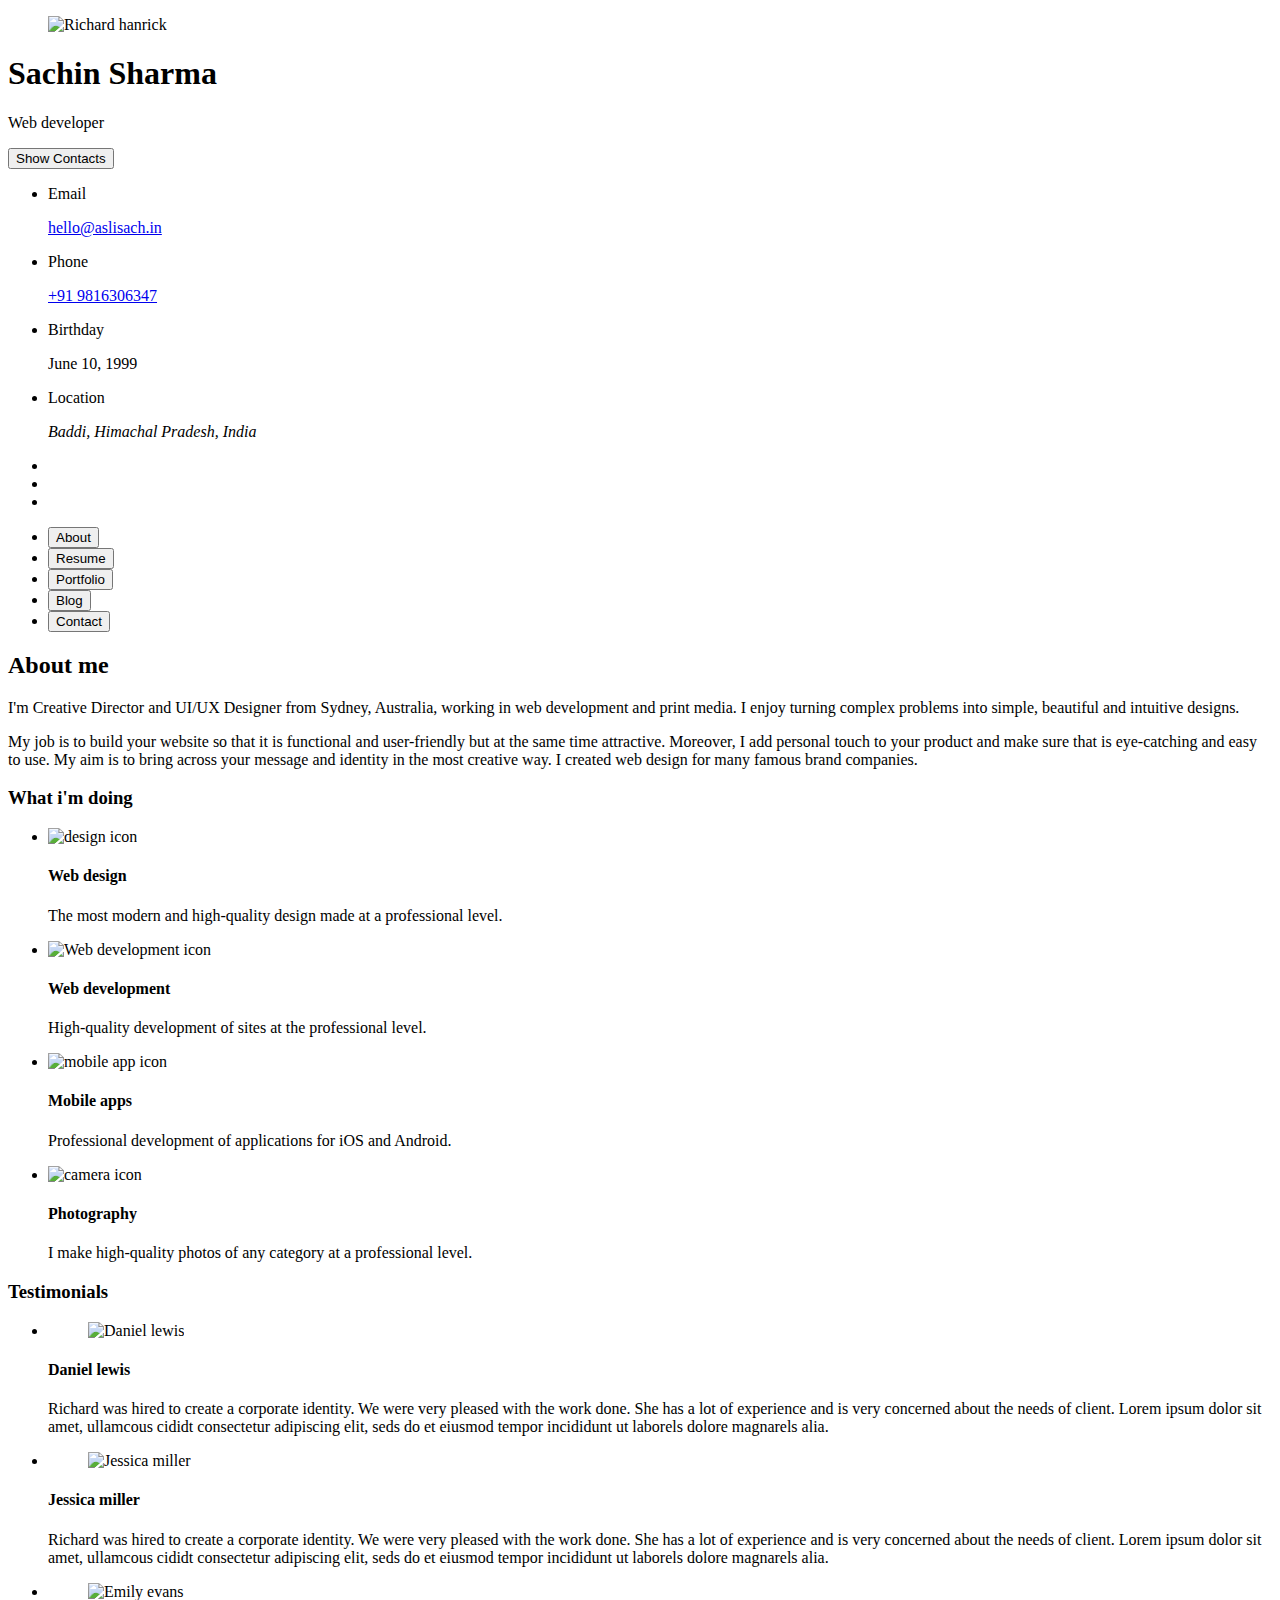
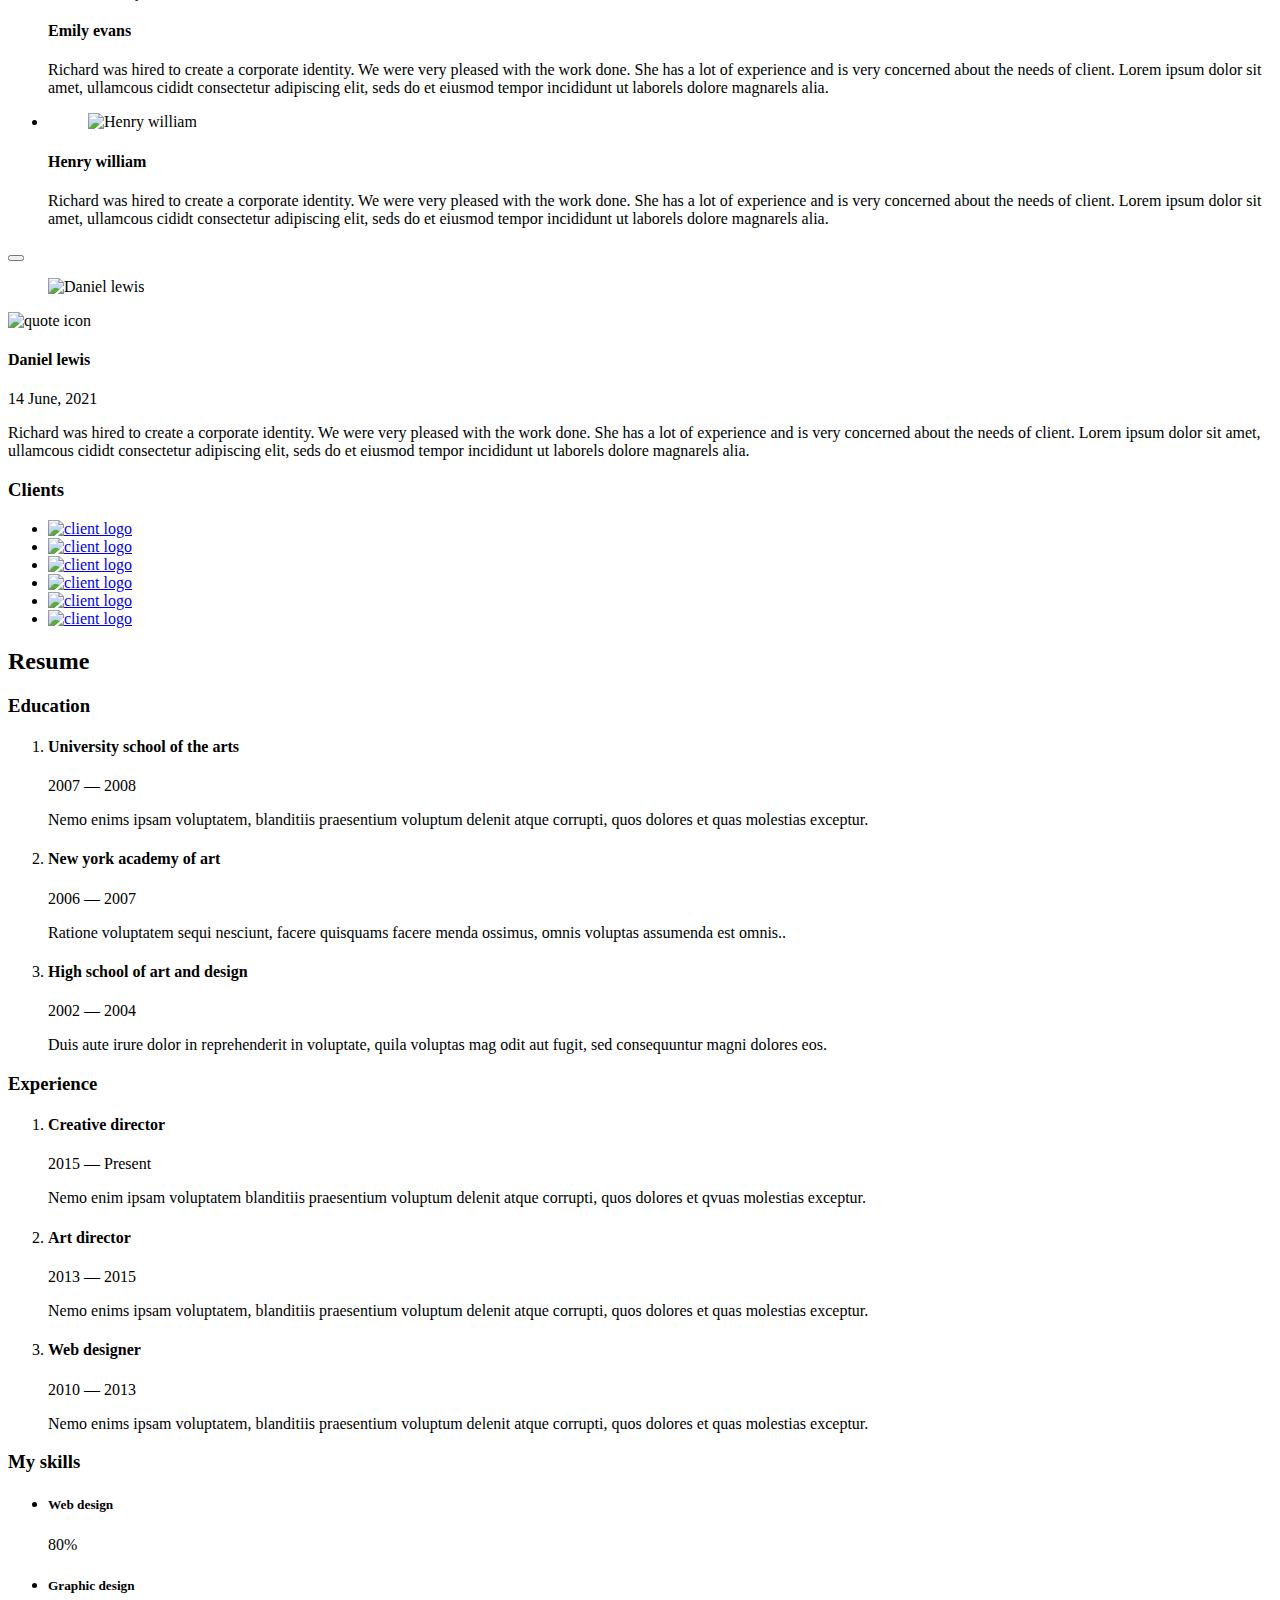
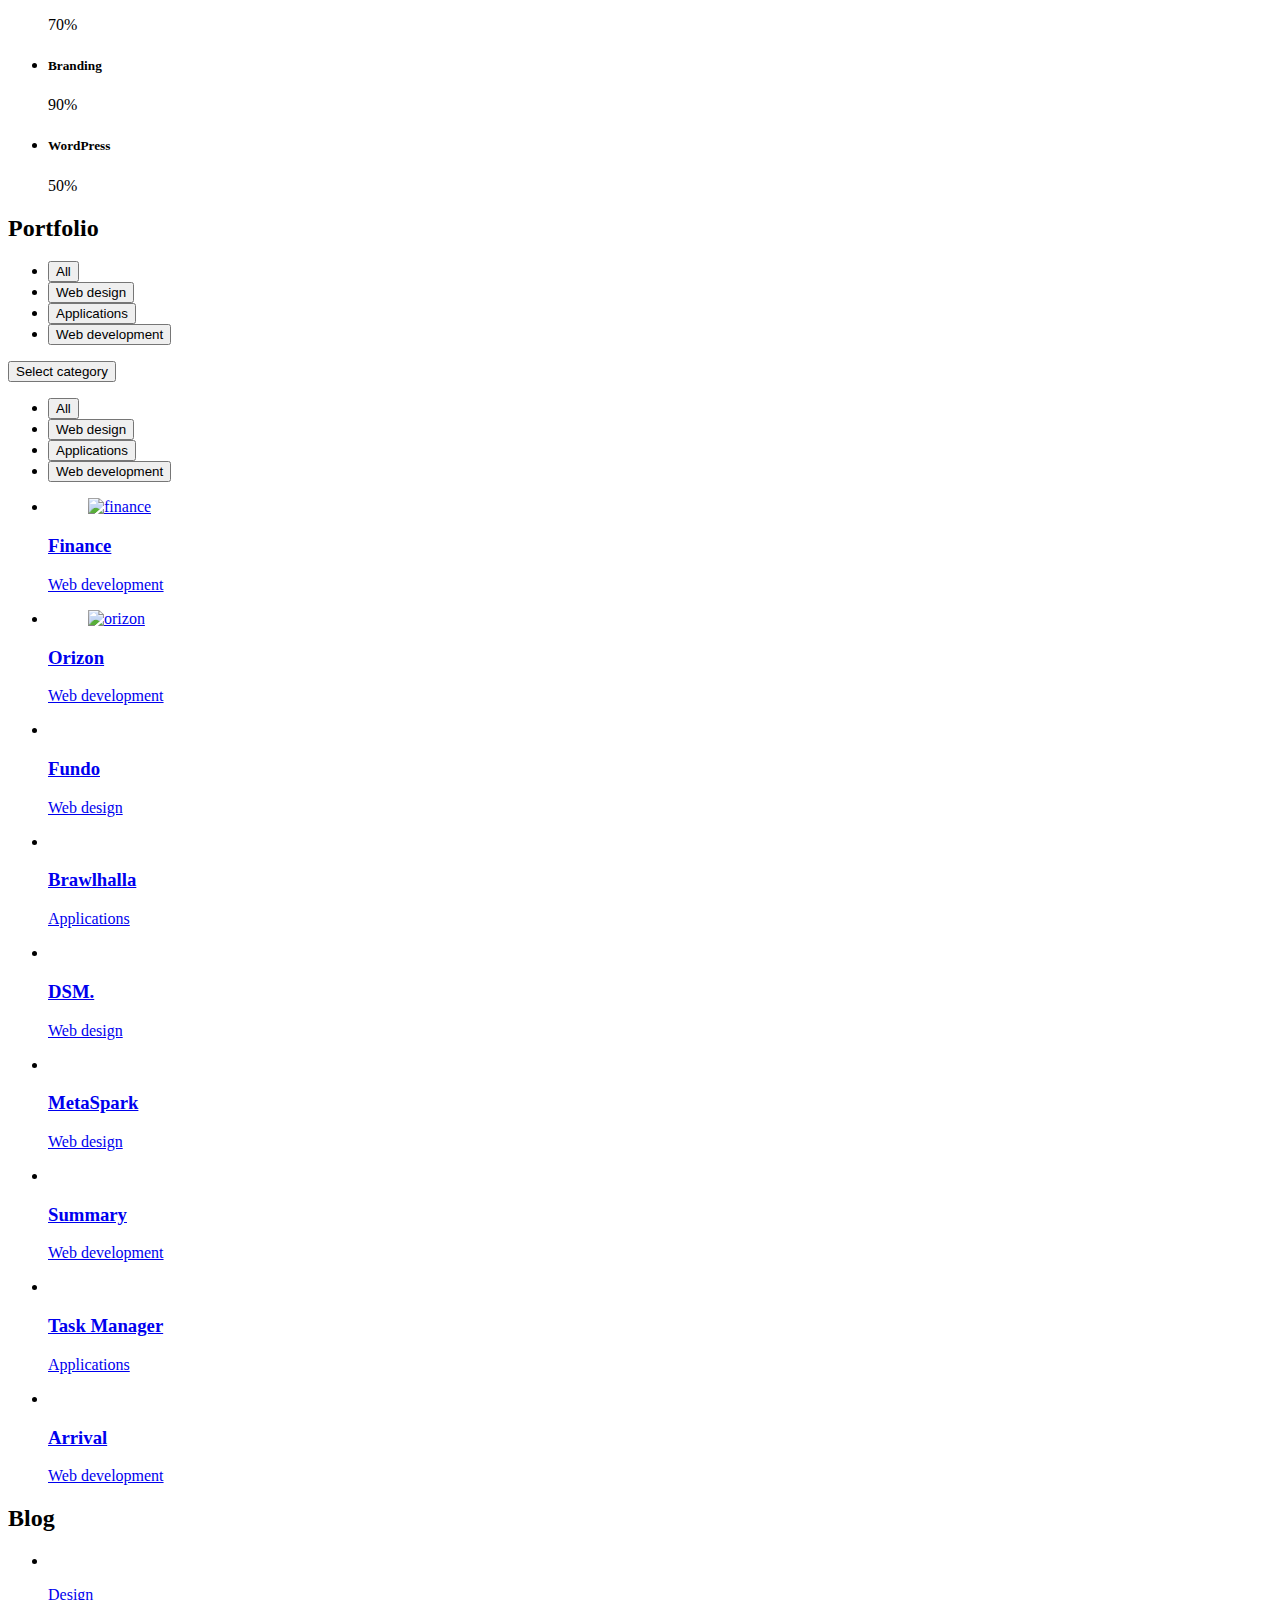
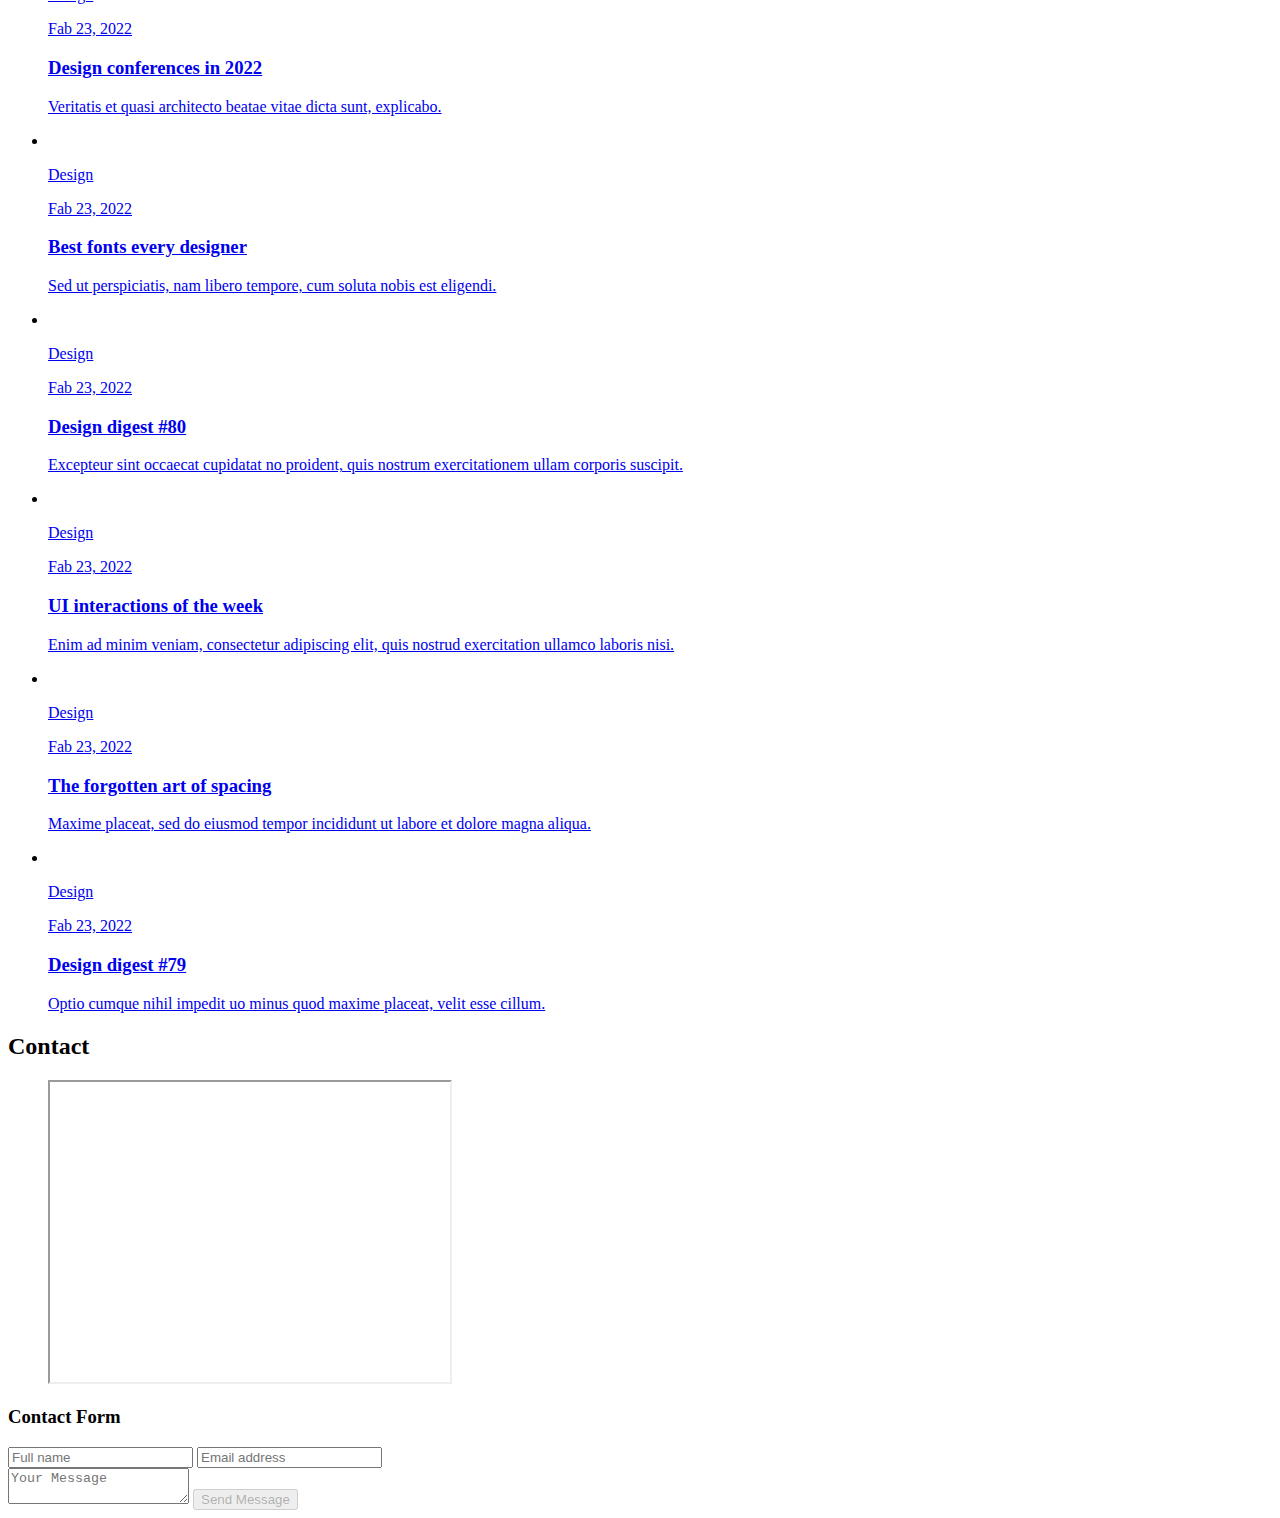
==== index.html @ cd28fc0f "minor changes" ====
<!DOCTYPE html>
<html lang="en">
  <head>
    <meta charset="UTF-8" />
    <meta http-equiv="X-UA-Compatible" content="IE=edge" />
    <meta name="viewport" content="width=device-width, initial-scale=1.0" />
    <title>AsliSachin - Sachin Sharma - Portfolio</title>

    <!--
    - favicon
  -->
    <link
      rel="shortcut icon"
      href="./assets/images/logo.ico"
      type="image/x-icon"
    />

    <!--
    - custom css link
  -->
    <link rel="stylesheet" href="./assets/css/style.css" />

    <!--
    - google font link
  -->
    <link rel="preconnect" href="https://fonts.googleapis.com" />
    <link rel="preconnect" href="https://fonts.gstatic.com" crossorigin />
    <link
      href="https://fonts.googleapis.com/css2?family=Poppins:wght@300;400;500;600&display=swap"
      rel="stylesheet"
    />
  </head>

  <body>
    <!--
    - #MAIN
  -->

    <main>
      <!--
      - #SIDEBAR
    -->

      <aside class="sidebar" data-sidebar>
        <div class="sidebar-info">
          <figure class="avatar-box">
            <img
              src="./assets/images/my-avatar.png"
              alt="Richard hanrick"
              width="80"
            />
          </figure>

          <div class="info-content">
            <h1 class="name" title="Sachin Sharma">Sachin Sharma</h1>

            <p class="title">Web developer</p>
          </div>

          <button class="info_more-btn" data-sidebar-btn>
            <span>Show Contacts</span>

            <ion-icon name="chevron-down"></ion-icon>
          </button>
        </div>

        <div class="sidebar-info_more">
          <div class="separator"></div>

          <ul class="contacts-list">
            <li class="contact-item">
              <div class="icon-box">
                <ion-icon name="mail-outline"></ion-icon>
              </div>

              <div class="contact-info">
                <p class="contact-title">Email</p>

                <a href="mailto:hello@aslisach.in" class="contact-link"
                  >hello@aslisach.in</a
                >
              </div>
            </li>

            <li class="contact-item">
              <div class="icon-box">
                <ion-icon name="phone-portrait-outline"></ion-icon>
              </div>

              <div class="contact-info">
                <p class="contact-title">Phone</p>

                <a href="tel:+919816306347" class="contact-link"
                  >+91 9816306347</a
                >
              </div>
            </li>

            <li class="contact-item">
              <div class="icon-box">
                <ion-icon name="calendar-outline"></ion-icon>
              </div>

              <div class="contact-info">
                <p class="contact-title">Birthday</p>

                <time datetime="1982-06-23">June 10, 1999</time>
              </div>
            </li>

            <li class="contact-item">
              <div class="icon-box">
                <ion-icon name="location-outline"></ion-icon>
              </div>

              <div class="contact-info">
                <p class="contact-title">Location</p>

                <address>Baddi, Himachal Pradesh, India</address>
              </div>
            </li>
          </ul>

          <div class="separator"></div>

          <ul class="social-list">
            <li class="social-item">
              <a href="#" class="social-link">
                <ion-icon name="logo-facebook"></ion-icon>
              </a>
            </li>

            <li class="social-item">
              <a href="#" class="social-link">
                <ion-icon name="logo-twitter"></ion-icon>
              </a>
            </li>

            <li class="social-item">
              <a href="#" class="social-link">
                <ion-icon name="logo-instagram"></ion-icon>
              </a>
            </li>
          </ul>
        </div>
      </aside>

      <!--
      - #main-content
    -->

      <div class="main-content">
        <!--
        - #NAVBAR
      -->

        <nav class="navbar">
          <ul class="navbar-list">
            <li class="navbar-item">
              <button class="navbar-link active" data-nav-link>About</button>
            </li>

            <li class="navbar-item">
              <button class="navbar-link" data-nav-link>Resume</button>
            </li>

            <li class="navbar-item">
              <button class="navbar-link" data-nav-link>Portfolio</button>
            </li>

            <li class="navbar-item">
              <button class="navbar-link" data-nav-link>Blog</button>
            </li>

            <li class="navbar-item">
              <button class="navbar-link" data-nav-link>Contact</button>
            </li>
          </ul>
        </nav>

        <!--
        - #ABOUT
      -->

        <article class="about active" data-page="about">
          <header>
            <h2 class="h2 article-title">About me</h2>
          </header>

          <section class="about-text">
            <p>
              I'm Creative Director and UI/UX Designer from Sydney, Australia,
              working in web development and print media. I enjoy turning
              complex problems into simple, beautiful and intuitive designs.
            </p>

            <p>
              My job is to build your website so that it is functional and
              user-friendly but at the same time attractive. Moreover, I add
              personal touch to your product and make sure that is eye-catching
              and easy to use. My aim is to bring across your message and
              identity in the most creative way. I created web design for many
              famous brand companies.
            </p>
          </section>

          <!--
          - service
        -->

          <section class="service">
            <h3 class="h3 service-title">What i'm doing</h3>

            <ul class="service-list">
              <li class="service-item">
                <div class="service-icon-box">
                  <img
                    src="./assets/images/icon-design.svg
                "
                    alt="design icon"
                    width="40"
                  />
                </div>

                <div class="service-content-box">
                  <h4 class="h4 service-item-title">Web design</h4>

                  <p class="service-item-text">
                    The most modern and high-quality design made at a
                    professional level.
                  </p>
                </div>
              </li>

              <li class="service-item">
                <div class="service-icon-box">
                  <img
                    src="./assets/images/icon-dev.svg"
                    alt="Web development icon"
                    width="40"
                  />
                </div>

                <div class="service-content-box">
                  <h4 class="h4 service-item-title">Web development</h4>

                  <p class="service-item-text">
                    High-quality development of sites at the professional level.
                  </p>
                </div>
              </li>

              <li class="service-item">
                <div class="service-icon-box">
                  <img
                    src="./assets/images/icon-app.svg"
                    alt="mobile app icon"
                    width="40"
                  />
                </div>

                <div class="service-content-box">
                  <h4 class="h4 service-item-title">Mobile apps</h4>

                  <p class="service-item-text">
                    Professional development of applications for iOS and
                    Android.
                  </p>
                </div>
              </li>

              <li class="service-item">
                <div class="service-icon-box">
                  <img
                    src="./assets/images/icon-photo.svg"
                    alt="camera icon"
                    width="40"
                  />
                </div>

                <div class="service-content-box">
                  <h4 class="h4 service-item-title">Photography</h4>

                  <p class="service-item-text">
                    I make high-quality photos of any category at a professional
                    level.
                  </p>
                </div>
              </li>
            </ul>
          </section>

          <!--
          - testimonials
        -->

          <section class="testimonials">
            <h3 class="h3 testimonials-title">Testimonials</h3>

            <ul class="testimonials-list has-scrollbar">
              <li class="testimonials-item">
                <div class="content-card" data-testimonials-item>
                  <figure class="testimonials-avatar-box">
                    <img
                      src="./assets/images/avatar-1.png"
                      alt="Daniel lewis"
                      width="60"
                      data-testimonials-avatar
                    />
                  </figure>

                  <h4
                    class="h4 testimonials-item-title"
                    data-testimonials-title
                  >
                    Daniel lewis
                  </h4>

                  <div class="testimonials-text" data-testimonials-text>
                    <p>
                      Richard was hired to create a corporate identity. We were
                      very pleased with the work done. She has a lot of
                      experience and is very concerned about the needs of
                      client. Lorem ipsum dolor sit amet, ullamcous cididt
                      consectetur adipiscing elit, seds do et eiusmod tempor
                      incididunt ut laborels dolore magnarels alia.
                    </p>
                  </div>
                </div>
              </li>

              <li class="testimonials-item">
                <div class="content-card" data-testimonials-item>
                  <figure class="testimonials-avatar-box">
                    <img
                      src="./assets/images/avatar-2.png"
                      alt="Jessica miller"
                      width="60"
                      data-testimonials-avatar
                    />
                  </figure>

                  <h4
                    class="h4 testimonials-item-title"
                    data-testimonials-title
                  >
                    Jessica miller
                  </h4>

                  <div class="testimonials-text" data-testimonials-text>
                    <p>
                      Richard was hired to create a corporate identity. We were
                      very pleased with the work done. She has a lot of
                      experience and is very concerned about the needs of
                      client. Lorem ipsum dolor sit amet, ullamcous cididt
                      consectetur adipiscing elit, seds do et eiusmod tempor
                      incididunt ut laborels dolore magnarels alia.
                    </p>
                  </div>
                </div>
              </li>

              <li class="testimonials-item">
                <div class="content-card" data-testimonials-item>
                  <figure class="testimonials-avatar-box">
                    <img
                      src="./assets/images/avatar-3.png"
                      alt="Emily evans"
                      width="60"
                      data-testimonials-avatar
                    />
                  </figure>

                  <h4
                    class="h4 testimonials-item-title"
                    data-testimonials-title
                  >
                    Emily evans
                  </h4>

                  <div class="testimonials-text" data-testimonials-text>
                    <p>
                      Richard was hired to create a corporate identity. We were
                      very pleased with the work done. She has a lot of
                      experience and is very concerned about the needs of
                      client. Lorem ipsum dolor sit amet, ullamcous cididt
                      consectetur adipiscing elit, seds do et eiusmod tempor
                      incididunt ut laborels dolore magnarels alia.
                    </p>
                  </div>
                </div>
              </li>

              <li class="testimonials-item">
                <div class="content-card" data-testimonials-item>
                  <figure class="testimonials-avatar-box">
                    <img
                      src="./assets/images/avatar-4.png"
                      alt="Henry william"
                      width="60"
                      data-testimonials-avatar
                    />
                  </figure>

                  <h4
                    class="h4 testimonials-item-title"
                    data-testimonials-title
                  >
                    Henry william
                  </h4>

                  <div class="testimonials-text" data-testimonials-text>
                    <p>
                      Richard was hired to create a corporate identity. We were
                      very pleased with the work done. She has a lot of
                      experience and is very concerned about the needs of
                      client. Lorem ipsum dolor sit amet, ullamcous cididt
                      consectetur adipiscing elit, seds do et eiusmod tempor
                      incididunt ut laborels dolore magnarels alia.
                    </p>
                  </div>
                </div>
              </li>
            </ul>
          </section>

          <!--
          - testimonials modal
        -->

          <div class="modal-container" data-modal-container>
            <div class="overlay" data-overlay></div>

            <section class="testimonials-modal">
              <button class="modal-close-btn" data-modal-close-btn>
                <ion-icon name="close-outline"></ion-icon>
              </button>

              <div class="modal-img-wrapper">
                <figure class="modal-avatar-box">
                  <img
                    src="./assets/images/avatar-1.png"
                    alt="Daniel lewis"
                    width="80"
                    data-modal-img
                  />
                </figure>

                <img src="./assets/images/icon-quote.svg" alt="quote icon" />
              </div>

              <div class="modal-content">
                <h4 class="h3 modal-title" data-modal-title>Daniel lewis</h4>

                <time datetime="2021-06-14">14 June, 2021</time>

                <div data-modal-text>
                  <p>
                    Richard was hired to create a corporate identity. We were
                    very pleased with the work done. She has a lot of experience
                    and is very concerned about the needs of client. Lorem ipsum
                    dolor sit amet, ullamcous cididt consectetur adipiscing
                    elit, seds do et eiusmod tempor incididunt ut laborels
                    dolore magnarels alia.
                  </p>
                </div>
              </div>
            </section>
          </div>

          <!--
          - clients
        -->

          <section class="clients">
            <h3 class="h3 clients-title">Clients</h3>

            <ul class="clients-list has-scrollbar">
              <li class="clients-item">
                <a href="#">
                  <img
                    src="./assets/images/logo-1-color.png"
                    alt="client logo"
                  />
                </a>
              </li>

              <li class="clients-item">
                <a href="#">
                  <img
                    src="./assets/images/logo-2-color.png"
                    alt="client logo"
                  />
                </a>
              </li>

              <li class="clients-item">
                <a href="#">
                  <img
                    src="./assets/images/logo-3-color.png"
                    alt="client logo"
                  />
                </a>
              </li>

              <li class="clients-item">
                <a href="#">
                  <img
                    src="./assets/images/logo-4-color.png"
                    alt="client logo"
                  />
                </a>
              </li>

              <li class="clients-item">
                <a href="#">
                  <img
                    src="./assets/images/logo-5-color.png"
                    alt="client logo"
                  />
                </a>
              </li>

              <li class="clients-item">
                <a href="#">
                  <img
                    src="./assets/images/logo-6-color.png"
                    alt="client logo"
                  />
                </a>
              </li>
            </ul>
          </section>
        </article>

        <!--
        - #RESUME
      -->

        <article class="resume" data-page="resume">
          <header>
            <h2 class="h2 article-title">Resume</h2>
          </header>

          <section class="timeline">
            <div class="title-wrapper">
              <div class="icon-box">
                <ion-icon name="book-outline"></ion-icon>
              </div>

              <h3 class="h3">Education</h3>
            </div>

            <ol class="timeline-list">
              <li class="timeline-item">
                <h4 class="h4 timeline-item-title">
                  University school of the arts
                </h4>

                <span>2007 — 2008</span>

                <p class="timeline-text">
                  Nemo enims ipsam voluptatem, blanditiis praesentium voluptum
                  delenit atque corrupti, quos dolores et quas molestias
                  exceptur.
                </p>
              </li>

              <li class="timeline-item">
                <h4 class="h4 timeline-item-title">New york academy of art</h4>

                <span>2006 — 2007</span>

                <p class="timeline-text">
                  Ratione voluptatem sequi nesciunt, facere quisquams facere
                  menda ossimus, omnis voluptas assumenda est omnis..
                </p>
              </li>

              <li class="timeline-item">
                <h4 class="h4 timeline-item-title">
                  High school of art and design
                </h4>

                <span>2002 — 2004</span>

                <p class="timeline-text">
                  Duis aute irure dolor in reprehenderit in voluptate, quila
                  voluptas mag odit aut fugit, sed consequuntur magni dolores
                  eos.
                </p>
              </li>
            </ol>
          </section>

          <section class="timeline">
            <div class="title-wrapper">
              <div class="icon-box">
                <ion-icon name="book-outline"></ion-icon>
              </div>

              <h3 class="h3">Experience</h3>
            </div>

            <ol class="timeline-list">
              <li class="timeline-item">
                <h4 class="h4 timeline-item-title">Creative director</h4>

                <span>2015 — Present</span>

                <p class="timeline-text">
                  Nemo enim ipsam voluptatem blanditiis praesentium voluptum
                  delenit atque corrupti, quos dolores et qvuas molestias
                  exceptur.
                </p>
              </li>

              <li class="timeline-item">
                <h4 class="h4 timeline-item-title">Art director</h4>

                <span>2013 — 2015</span>

                <p class="timeline-text">
                  Nemo enims ipsam voluptatem, blanditiis praesentium voluptum
                  delenit atque corrupti, quos dolores et quas molestias
                  exceptur.
                </p>
              </li>

              <li class="timeline-item">
                <h4 class="h4 timeline-item-title">Web designer</h4>

                <span>2010 — 2013</span>

                <p class="timeline-text">
                  Nemo enims ipsam voluptatem, blanditiis praesentium voluptum
                  delenit atque corrupti, quos dolores et quas molestias
                  exceptur.
                </p>
              </li>
            </ol>
          </section>

          <section class="skill">
            <h3 class="h3 skills-title">My skills</h3>

            <ul class="skills-list content-card">
              <li class="skills-item">
                <div class="title-wrapper">
                  <h5 class="h5">Web design</h5>
                  <data value="80">80%</data>
                </div>

                <div class="skill-progress-bg">
                  <div class="skill-progress-fill" style="width: 80%"></div>
                </div>
              </li>

              <li class="skills-item">
                <div class="title-wrapper">
                  <h5 class="h5">Graphic design</h5>
                  <data value="70">70%</data>
                </div>

                <div class="skill-progress-bg">
                  <div class="skill-progress-fill" style="width: 70%"></div>
                </div>
              </li>

              <li class="skills-item">
                <div class="title-wrapper">
                  <h5 class="h5">Branding</h5>
                  <data value="90">90%</data>
                </div>

                <div class="skill-progress-bg">
                  <div class="skill-progress-fill" style="width: 90%"></div>
                </div>
              </li>

              <li class="skills-item">
                <div class="title-wrapper">
                  <h5 class="h5">WordPress</h5>
                  <data value="50">50%</data>
                </div>

                <div class="skill-progress-bg">
                  <div class="skill-progress-fill" style="width: 50%"></div>
                </div>
              </li>
            </ul>
          </section>
        </article>

        <!--
        - #PORTFOLIO
      -->

        <article class="portfolio" data-page="portfolio">
          <header>
            <h2 class="h2 article-title">Portfolio</h2>
          </header>

          <section class="projects">
            <ul class="filter-list">
              <li class="filter-item">
                <button class="active" data-filter-btn>All</button>
              </li>

              <li class="filter-item">
                <button data-filter-btn>Web design</button>
              </li>

              <li class="filter-item">
                <button data-filter-btn>Applications</button>
              </li>

              <li class="filter-item">
                <button data-filter-btn>Web development</button>
              </li>
            </ul>

            <div class="filter-select-box">
              <button class="filter-select" data-select>
                <div class="select-value" data-selecct-value>
                  Select category
                </div>

                <div class="select-icon">
                  <ion-icon name="chevron-down"></ion-icon>
                </div>
              </button>

              <ul class="select-list">
                <li class="select-item">
                  <button data-select-item>All</button>
                </li>

                <li class="select-item">
                  <button data-select-item>Web design</button>
                </li>

                <li class="select-item">
                  <button data-select-item>Applications</button>
                </li>

                <li class="select-item">
                  <button data-select-item>Web development</button>
                </li>
              </ul>
            </div>

            <ul class="project-list">
              <li
                class="project-item active"
                data-filter-item
                data-category="web development"
              >
                <a href="#">
                  <figure class="project-img">
                    <div class="project-item-icon-box">
                      <ion-icon name="eye-outline"></ion-icon>
                    </div>

                    <img
                      src="./assets/images/project-1.jpg"
                      alt="finance"
                      loading="lazy"
                    />
                  </figure>

                  <h3 class="project-title">Finance</h3>

                  <p class="project-category">Web development</p>
                </a>
              </li>

              <li
                class="project-item active"
                data-filter-item
                data-category="web development"
              >
                <a href="#">
                  <figure class="project-img">
                    <div class="project-item-icon-box">
                      <ion-icon name="eye-outline"></ion-icon>
                    </div>

                    <img
                      src="./assets/images/project-2.png"
                      alt="orizon"
                      loading="lazy"
                    />
                  </figure>

                  <h3 class="project-title">Orizon</h3>

                  <p class="project-category">Web development</p>
                </a>
              </li>

              <li
                class="project-item active"
                data-filter-item
                data-category="web design"
              >
                <a href="#">
                  <figure class="project-img">
                    <div class="project-item-icon-box">
                      <ion-icon name="eye-outline"></ion-icon>
                    </div>

                    <img
                      src="./assets/images/project-3.jpg"
                      alt="fundo"
                      loading="lazy"
                    />
                  </figure>

                  <h3 class="project-title">Fundo</h3>

                  <p class="project-category">Web design</p>
                </a>
              </li>

              <li
                class="project-item active"
                data-filter-item
                data-category="applications"
              >
                <a href="#">
                  <figure class="project-img">
                    <div class="project-item-icon-box">
                      <ion-icon name="eye-outline"></ion-icon>
                    </div>

                    <img
                      src="./assets/images/project-4.png"
                      alt="brawlhalla"
                      loading="lazy"
                    />
                  </figure>

                  <h3 class="project-title">Brawlhalla</h3>

                  <p class="project-category">Applications</p>
                </a>
              </li>

              <li
                class="project-item active"
                data-filter-item
                data-category="web design"
              >
                <a href="#">
                  <figure class="project-img">
                    <div class="project-item-icon-box">
                      <ion-icon name="eye-outline"></ion-icon>
                    </div>

                    <img
                      src="./assets/images/project-5.png"
                      alt="dsm."
                      loading="lazy"
                    />
                  </figure>

                  <h3 class="project-title">DSM.</h3>

                  <p class="project-category">Web design</p>
                </a>
              </li>

              <li
                class="project-item active"
                data-filter-item
                data-category="web design"
              >
                <a href="#">
                  <figure class="project-img">
                    <div class="project-item-icon-box">
                      <ion-icon name="eye-outline"></ion-icon>
                    </div>

                    <img
                      src="./assets/images/project-6.png"
                      alt="metaspark"
                      loading="lazy"
                    />
                  </figure>

                  <h3 class="project-title">MetaSpark</h3>

                  <p class="project-category">Web design</p>
                </a>
              </li>

              <li
                class="project-item active"
                data-filter-item
                data-category="web development"
              >
                <a href="#">
                  <figure class="project-img">
                    <div class="project-item-icon-box">
                      <ion-icon name="eye-outline"></ion-icon>
                    </div>

                    <img
                      src="./assets/images/project-7.png"
                      alt="summary"
                      loading="lazy"
                    />
                  </figure>

                  <h3 class="project-title">Summary</h3>

                  <p class="project-category">Web development</p>
                </a>
              </li>

              <li
                class="project-item active"
                data-filter-item
                data-category="applications"
              >
                <a href="#">
                  <figure class="project-img">
                    <div class="project-item-icon-box">
                      <ion-icon name="eye-outline"></ion-icon>
                    </div>

                    <img
                      src="./assets/images/project-8.jpg"
                      alt="task manager"
                      loading="lazy"
                    />
                  </figure>

                  <h3 class="project-title">Task Manager</h3>

                  <p class="project-category">Applications</p>
                </a>
              </li>

              <li
                class="project-item active"
                data-filter-item
                data-category="web development"
              >
                <a href="#">
                  <figure class="project-img">
                    <div class="project-item-icon-box">
                      <ion-icon name="eye-outline"></ion-icon>
                    </div>

                    <img
                      src="./assets/images/project-9.png"
                      alt="arrival"
                      loading="lazy"
                    />
                  </figure>

                  <h3 class="project-title">Arrival</h3>

                  <p class="project-category">Web development</p>
                </a>
              </li>
            </ul>
          </section>
        </article>

        <!--
        - #BLOG
      -->

        <article class="blog" data-page="blog">
          <header>
            <h2 class="h2 article-title">Blog</h2>
          </header>

          <section class="blog-posts">
            <ul class="blog-posts-list">
              <li class="blog-post-item">
                <a href="#">
                  <figure class="blog-banner-box">
                    <img
                      src="./assets/images/blog-1.jpg"
                      alt="Design conferences in 2022"
                      loading="lazy"
                    />
                  </figure>

                  <div class="blog-content">
                    <div class="blog-meta">
                      <p class="blog-category">Design</p>

                      <span class="dot"></span>

                      <time datetime="2022-02-23">Fab 23, 2022</time>
                    </div>

                    <h3 class="h3 blog-item-title">
                      Design conferences in 2022
                    </h3>

                    <p class="blog-text">
                      Veritatis et quasi architecto beatae vitae dicta sunt,
                      explicabo.
                    </p>
                  </div>
                </a>
              </li>

              <li class="blog-post-item">
                <a href="#">
                  <figure class="blog-banner-box">
                    <img
                      src="./assets/images/blog-2.jpg"
                      alt="Best fonts every designer"
                      loading="lazy"
                    />
                  </figure>

                  <div class="blog-content">
                    <div class="blog-meta">
                      <p class="blog-category">Design</p>

                      <span class="dot"></span>

                      <time datetime="2022-02-23">Fab 23, 2022</time>
                    </div>

                    <h3 class="h3 blog-item-title">
                      Best fonts every designer
                    </h3>

                    <p class="blog-text">
                      Sed ut perspiciatis, nam libero tempore, cum soluta nobis
                      est eligendi.
                    </p>
                  </div>
                </a>
              </li>

              <li class="blog-post-item">
                <a href="#">
                  <figure class="blog-banner-box">
                    <img
                      src="./assets/images/blog-3.jpg"
                      alt="Design digest #80"
                      loading="lazy"
                    />
                  </figure>

                  <div class="blog-content">
                    <div class="blog-meta">
                      <p class="blog-category">Design</p>

                      <span class="dot"></span>

                      <time datetime="2022-02-23">Fab 23, 2022</time>
                    </div>

                    <h3 class="h3 blog-item-title">Design digest #80</h3>

                    <p class="blog-text">
                      Excepteur sint occaecat cupidatat no proident, quis
                      nostrum exercitationem ullam corporis suscipit.
                    </p>
                  </div>
                </a>
              </li>

              <li class="blog-post-item">
                <a href="#">
                  <figure class="blog-banner-box">
                    <img
                      src="./assets/images/blog-4.jpg"
                      alt="UI interactions of the week"
                      loading="lazy"
                    />
                  </figure>

                  <div class="blog-content">
                    <div class="blog-meta">
                      <p class="blog-category">Design</p>

                      <span class="dot"></span>

                      <time datetime="2022-02-23">Fab 23, 2022</time>
                    </div>

                    <h3 class="h3 blog-item-title">
                      UI interactions of the week
                    </h3>

                    <p class="blog-text">
                      Enim ad minim veniam, consectetur adipiscing elit, quis
                      nostrud exercitation ullamco laboris nisi.
                    </p>
                  </div>
                </a>
              </li>

              <li class="blog-post-item">
                <a href="#">
                  <figure class="blog-banner-box">
                    <img
                      src="./assets/images/blog-5.jpg"
                      alt="The forgotten art of spacing"
                      loading="lazy"
                    />
                  </figure>

                  <div class="blog-content">
                    <div class="blog-meta">
                      <p class="blog-category">Design</p>

                      <span class="dot"></span>

                      <time datetime="2022-02-23">Fab 23, 2022</time>
                    </div>

                    <h3 class="h3 blog-item-title">
                      The forgotten art of spacing
                    </h3>

                    <p class="blog-text">
                      Maxime placeat, sed do eiusmod tempor incididunt ut labore
                      et dolore magna aliqua.
                    </p>
                  </div>
                </a>
              </li>

              <li class="blog-post-item">
                <a href="#">
                  <figure class="blog-banner-box">
                    <img
                      src="./assets/images/blog-6.jpg"
                      alt="Design digest #79"
                      loading="lazy"
                    />
                  </figure>

                  <div class="blog-content">
                    <div class="blog-meta">
                      <p class="blog-category">Design</p>

                      <span class="dot"></span>

                      <time datetime="2022-02-23">Fab 23, 2022</time>
                    </div>

                    <h3 class="h3 blog-item-title">Design digest #79</h3>

                    <p class="blog-text">
                      Optio cumque nihil impedit uo minus quod maxime placeat,
                      velit esse cillum.
                    </p>
                  </div>
                </a>
              </li>
            </ul>
          </section>
        </article>

        <!--
        - #CONTACT
      -->

        <article class="contact" data-page="contact">
          <header>
            <h2 class="h2 article-title">Contact</h2>
          </header>

          <section class="mapbox" data-mapbox>
            <figure>
              <iframe
                src="https://www.google.com/maps/embed?pb=!1m18!1m12!1m3!1d199666.5651251294!2d-121.58334177520186!3d38.56165006739519!2m3!1f0!2f0!3f0!3m2!1i1024!2i768!4f13.1!3m3!1m2!1s0x809ac672b28397f9%3A0x921f6aaa74197fdb!2sSacramento%2C%20CA%2C%20USA!5e0!3m2!1sen!2sbd!4v1647608789441!5m2!1sen!2sbd"
                width="400"
                height="300"
                loading="lazy"
              ></iframe>
            </figure>
          </section>

          <section class="contact-form">
            <h3 class="h3 form-title">Contact Form</h3>

            <form action="#" class="form" data-form>
              <div class="input-wrapper">
                <input
                  type="text"
                  name="fullname"
                  class="form-input"
                  placeholder="Full name"
                  required
                  data-form-input
                />

                <input
                  type="email"
                  name="email"
                  class="form-input"
                  placeholder="Email address"
                  required
                  data-form-input
                />
              </div>

              <textarea
                name="message"
                class="form-input"
                placeholder="Your Message"
                required
                data-form-input
              ></textarea>

              <button class="form-btn" type="submit" disabled data-form-btn>
                <ion-icon name="paper-plane"></ion-icon>
                <span>Send Message</span>
              </button>
            </form>
          </section>
        </article>
      </div>
    </main>

    <!--
    - custom js link
  -->
    <script src="./assets/js/script.js"></script>

    <!--
    - ionicon link
  -->
    <script
      type="module"
      src="https://unpkg.com/ionicons@5.5.2/dist/ionicons/ionicons.esm.js"
    ></script>
    <script
      nomodule
      src="https://unpkg.com/ionicons@5.5.2/dist/ionicons/ionicons.js"
    ></script>
  </body>
</html>
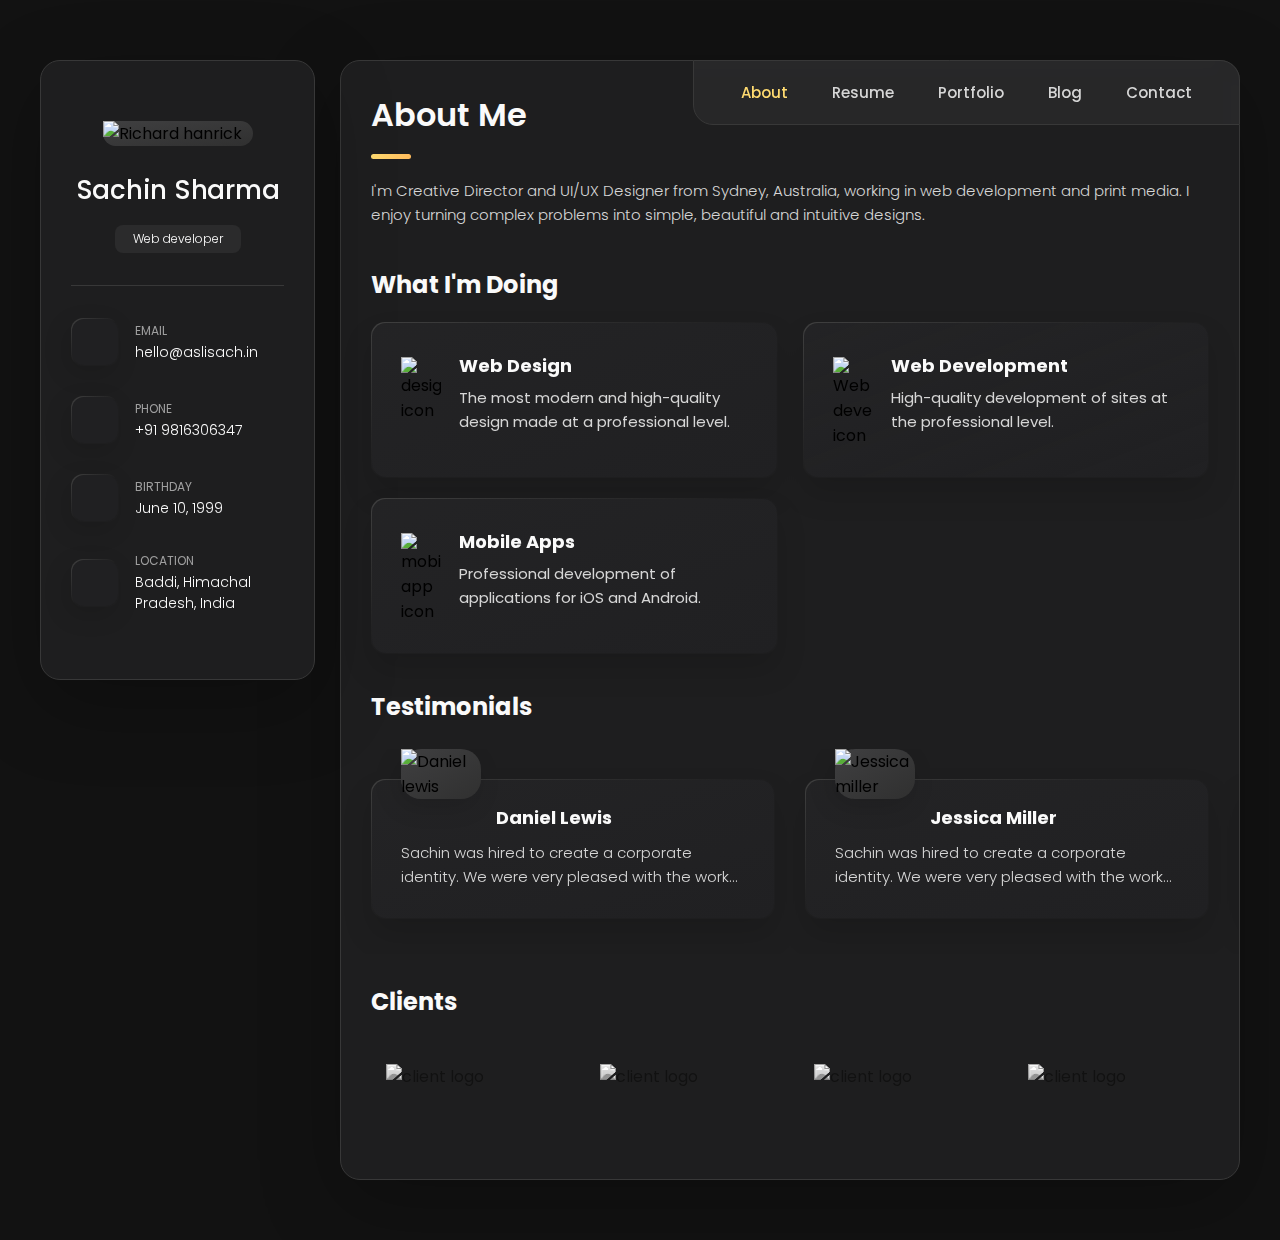
==== commit b6793bd6: "minor changes" ====
--- a/index.html
+++ b/index.html
@@ -194,14 +194,14 @@
               complex problems into simple, beautiful and intuitive designs.
             </p>
 
-            <p>
+            <!-- <p>
               My job is to build your website so that it is functional and
               user-friendly but at the same time attractive. Moreover, I add
               personal touch to your product and make sure that is eye-catching
               and easy to use. My aim is to bring across your message and
               identity in the most creative way. I created web design for many
               famous brand companies.
-            </p>
+            </p> -->
           </section>
 
           <!--
@@ -269,7 +269,7 @@
                 </div>
               </li>
 
-              <li class="service-item">
+              <!-- <li class="service-item">
                 <div class="service-icon-box">
                   <img
                     src="./assets/images/icon-photo.svg"
@@ -286,7 +286,7 @@
                     level.
                   </p>
                 </div>
-              </li>
+              </li> -->
             </ul>
           </section>
 
@@ -318,7 +318,7 @@
 
                   <div class="testimonials-text" data-testimonials-text>
                     <p>
-                      Richard was hired to create a corporate identity. We were
+                      Sachin was hired to create a corporate identity. We were
                       very pleased with the work done. She has a lot of
                       experience and is very concerned about the needs of
                       client. Lorem ipsum dolor sit amet, ullamcous cididt
@@ -349,7 +349,7 @@
 
                   <div class="testimonials-text" data-testimonials-text>
                     <p>
-                      Richard was hired to create a corporate identity. We were
+                      Sachin was hired to create a corporate identity. We were
                       very pleased with the work done. She has a lot of
                       experience and is very concerned about the needs of
                       client. Lorem ipsum dolor sit amet, ullamcous cididt
@@ -380,7 +380,7 @@
 
                   <div class="testimonials-text" data-testimonials-text>
                     <p>
-                      Richard was hired to create a corporate identity. We were
+                      Sachin was hired to create a corporate identity. We were
                       very pleased with the work done. She has a lot of
                       experience and is very concerned about the needs of
                       client. Lorem ipsum dolor sit amet, ullamcous cididt
@@ -411,7 +411,7 @@
 
                   <div class="testimonials-text" data-testimonials-text>
                     <p>
-                      Richard was hired to create a corporate identity. We were
+                      Sachin was hired to create a corporate identity. We were
                       very pleased with the work done. She has a lot of
                       experience and is very concerned about the needs of
                       client. Lorem ipsum dolor sit amet, ullamcous cididt
@@ -456,7 +456,7 @@
 
                 <div data-modal-text>
                   <p>
-                    Richard was hired to create a corporate identity. We were
+                    Sachin was hired to create a corporate identity. We were
                     very pleased with the work done. She has a lot of experience
                     and is very concerned about the needs of client. Lorem ipsum
                     dolor sit amet, ullamcous cididt consectetur adipiscing
@@ -553,11 +553,9 @@
 
             <ol class="timeline-list">
               <li class="timeline-item">
-                <h4 class="h4 timeline-item-title">
-                  University school of the arts
-                </h4>
-
-                <span>2007 — 2008</span>
+                <h4 class="h4 timeline-item-title">PG College Nalagarh</h4>
+
+                <span>2016 — 2019</span>
 
                 <p class="timeline-text">
                   Nemo enims ipsam voluptatem, blanditiis praesentium voluptum
@@ -566,7 +564,7 @@
                 </p>
               </li>
 
-              <li class="timeline-item">
+              <!-- <li class="timeline-item">
                 <h4 class="h4 timeline-item-title">New york academy of art</h4>
 
                 <span>2006 — 2007</span>
@@ -575,14 +573,14 @@
                   Ratione voluptatem sequi nesciunt, facere quisquams facere
                   menda ossimus, omnis voluptas assumenda est omnis..
                 </p>
-              </li>
+              </li> -->
 
               <li class="timeline-item">
                 <h4 class="h4 timeline-item-title">
                   High school of art and design
                 </h4>
 
-                <span>2002 — 2004</span>
+                <span>2014 — 2016</span>
 
                 <p class="timeline-text">
                   Duis aute irure dolor in reprehenderit in voluptate, quila
--- a/assets/css/style.css
+++ b/assets/css/style.css
@@ -0,0 +1,2028 @@
+/*-----------------------------------*\
+  #style.css
+\*-----------------------------------*/
+
+/**
+ * copyright 2022 @aslisachin
+ */
+
+/*-----------------------------------*\
+  #CUSTOM PROPERTY
+\*-----------------------------------*/
+
+:root {
+  /**
+   * colors
+   */
+
+  /* gradient */
+
+  --bg-gradient-onyx: linear-gradient(
+    to bottom right,
+    hsl(240, 1%, 25%) 3%,
+    hsl(0, 0%, 19%) 97%
+  );
+  --bg-gradient-jet: linear-gradient(
+      to bottom right,
+      hsla(240, 1%, 18%, 0.251) 0%,
+      hsla(240, 2%, 11%, 0) 100%
+    ),
+    hsl(240, 2%, 13%);
+  --bg-gradient-yellow-1: linear-gradient(
+    to bottom right,
+    hsl(45, 100%, 71%) 0%,
+    hsla(36, 100%, 69%, 0) 50%
+  );
+  --bg-gradient-yellow-2: linear-gradient(
+      135deg,
+      hsla(45, 100%, 71%, 0.251) 0%,
+      hsla(35, 100%, 68%, 0) 59.86%
+    ),
+    hsl(240, 2%, 13%);
+  --border-gradient-onyx: linear-gradient(
+    to bottom right,
+    hsl(0, 0%, 25%) 0%,
+    hsla(0, 0%, 25%, 0) 50%
+  );
+  --text-gradient-yellow: linear-gradient(
+    to right,
+    hsl(45, 100%, 72%),
+    hsl(35, 100%, 68%)
+  );
+
+  /* solid */
+
+  --jet: hsl(0, 0%, 22%);
+  --onyx: hsl(240, 1%, 17%);
+  --eerie-black-1: hsl(240, 2%, 13%);
+  --eerie-black-2: hsl(240, 2%, 12%);
+  --smoky-black: hsl(0, 0%, 7%);
+  --white-1: hsl(0, 0%, 100%);
+  --white-2: hsl(0, 0%, 98%);
+  --orange-yellow-crayola: hsl(45, 100%, 72%);
+  --vegas-gold: hsl(45, 54%, 58%);
+  --light-gray: hsl(0, 0%, 84%);
+  --light-gray-70: hsla(0, 0%, 84%, 0.7);
+  --bittersweet-shimmer: hsl(0, 43%, 51%);
+
+  /**
+   * typography
+   */
+
+  /* font-family */
+  --ff-poppins: "Poppins", sans-serif;
+
+  /* font-size */
+  --fs-1: 24px;
+  --fs-2: 18px;
+  --fs-3: 17px;
+  --fs-4: 16px;
+  --fs-5: 15px;
+  --fs-6: 14px;
+  --fs-7: 13px;
+  --fs-8: 11px;
+
+  /* font-weight */
+  --fw-300: 300;
+  --fw-400: 400;
+  --fw-500: 500;
+  --fw-600: 600;
+
+  /**
+   * shadow
+   */
+
+  --shadow-1: -4px 8px 24px hsla(0, 0%, 0%, 0.25);
+  --shadow-2: 0 16px 30px hsla(0, 0%, 0%, 0.25);
+  --shadow-3: 0 16px 40px hsla(0, 0%, 0%, 0.25);
+  --shadow-4: 0 25px 50px hsla(0, 0%, 0%, 0.15);
+  --shadow-5: 0 24px 80px hsla(0, 0%, 0%, 0.25);
+
+  /**
+   * transition
+   */
+
+  --transition-1: 0.25s ease;
+  --transition-2: 0.5s ease-in-out;
+}
+
+/*-----------------------------------*\
+  #RESET
+\*-----------------------------------*/
+
+*,
+*::before,
+*::after {
+  margin: 0;
+  padding: 0;
+  box-sizing: border-box;
+}
+
+a {
+  text-decoration: none;
+}
+
+li {
+  list-style: none;
+}
+
+img,
+ion-icon,
+a,
+button,
+time,
+span {
+  display: block;
+}
+
+button {
+  font: inherit;
+  background: none;
+  border: none;
+  text-align: left;
+  cursor: pointer;
+}
+
+input,
+textarea {
+  display: block;
+  width: 100%;
+  background: none;
+  font: inherit;
+}
+
+::selection {
+  background: var(--orange-yellow-crayola);
+  color: var(--smoky-black);
+}
+
+:focus {
+  outline-color: var(--orange-yellow-crayola);
+}
+
+html {
+  font-family: var(--ff-poppins);
+}
+
+body {
+  background: var(--smoky-black);
+}
+
+/*-----------------------------------*\
+  #REUSED STYLE
+\*-----------------------------------*/
+
+.sidebar,
+article {
+  background: var(--eerie-black-2);
+  border: 1px solid var(--jet);
+  border-radius: 20px;
+  padding: 15px;
+  box-shadow: var(--shadow-1);
+  z-index: 1;
+}
+
+.separator {
+  width: 100%;
+  height: 1px;
+  background: var(--jet);
+  margin: 16px 0;
+}
+
+.icon-box {
+  position: relative;
+  background: var(--border-gradient-onyx);
+  width: 30px;
+  height: 30px;
+  border-radius: 8px;
+  display: flex;
+  justify-content: center;
+  align-items: center;
+  font-size: 16px;
+  color: var(--orange-yellow-crayola);
+  box-shadow: var(--shadow-1);
+  z-index: 1;
+}
+
+.icon-box::before {
+  content: "";
+  position: absolute;
+  inset: 1px;
+  background: var(--eerie-black-1);
+  border-radius: inherit;
+  z-index: -1;
+}
+
+.icon-box ion-icon {
+  --ionicon-stroke-width: 35px;
+}
+
+article {
+  display: none;
+}
+
+article.active {
+  display: block;
+  animation: fade 0.5s ease backwards;
+}
+
+@keyframes fade {
+  0% {
+    opacity: 0;
+  }
+  100% {
+    opacity: 1;
+  }
+}
+
+.h2,
+.h3,
+.h4,
+.h5 {
+  color: var(--white-2);
+  text-transform: capitalize;
+}
+
+.h2 {
+  font-size: var(--fs-1);
+}
+
+.h3 {
+  font-size: var(--fs-2);
+}
+
+.h4 {
+  font-size: var(--fs-4);
+}
+
+.h5 {
+  font-size: var(--fs-7);
+  font-weight: var(--fw-500);
+}
+
+.article-title {
+  position: relative;
+  padding-bottom: 7px;
+}
+
+.article-title::after {
+  content: "";
+  position: absolute;
+  bottom: 0;
+  left: 0;
+  width: 30px;
+  height: 3px;
+  background: var(--text-gradient-yellow);
+  border-radius: 3px;
+}
+
+.has-scrollbar::-webkit-scrollbar {
+  width: 5px; /* for vertical scrollbar */
+  height: 5px; /* for horizontal scrollbar */
+}
+
+.has-scrollbar::-webkit-scrollbar-track {
+  background: var(--onyx);
+  border-radius: 5px;
+}
+
+.has-scrollbar::-webkit-scrollbar-thumb {
+  background: var(--orange-yellow-crayola);
+  border-radius: 5px;
+}
+
+.has-scrollbar::-webkit-scrollbar-button {
+  width: 20px;
+}
+
+.content-card {
+  position: relative;
+  background: var(--border-gradient-onyx);
+  padding: 15px;
+  padding-top: 45px;
+  border-radius: 14px;
+  box-shadow: var(--shadow-2);
+  cursor: pointer;
+  z-index: 1;
+}
+
+.content-card::before {
+  content: "";
+  position: absolute;
+  inset: 1px;
+  background: var(--bg-gradient-jet);
+  border-radius: inherit;
+  z-index: -1;
+}
+
+/*-----------------------------------*\
+  #MAIN
+\*-----------------------------------*/
+
+main {
+  margin: 15px 12px;
+  margin-bottom: 75px;
+  min-width: 259px;
+}
+
+/*-----------------------------------*\
+  #SIDEBAR
+\*-----------------------------------*/
+
+.sidebar {
+  margin-bottom: 15px;
+  max-height: 112px;
+  overflow: hidden;
+  transition: var(--transition-2);
+}
+
+.sidebar.active {
+  max-height: 405px;
+}
+
+.sidebar-info {
+  position: relative;
+  display: flex;
+  justify-content: flex-start;
+  align-items: center;
+  gap: 15px;
+}
+
+.avatar-box {
+  background: var(--bg-gradient-onyx);
+  border-radius: 20px;
+}
+
+.info-content .name {
+  color: var(--white-2);
+  font-size: var(--fs-3);
+  font-weight: var(--fw-500);
+  letter-spacing: -0.25px;
+  margin-bottom: 10px;
+}
+
+.info-content .title {
+  color: var(--white-1);
+  background: var(--onyx);
+  font-size: var(--fs-8);
+  font-weight: var(--fw-300);
+  width: max-content;
+  padding: 3px 12px;
+  border-radius: 8px;
+}
+
+.info_more-btn {
+  position: absolute;
+  top: -15px;
+  right: -15px;
+  border-radius: 0 15px;
+  font-size: 13px;
+  color: var(--orange-yellow-crayola);
+  background: var(--border-gradient-onyx);
+  padding: 10px;
+  box-shadow: var(--shadow-2);
+  transition: var(--transition-1);
+  z-index: 1;
+}
+
+.info_more-btn::before {
+  content: "";
+  position: absolute;
+  inset: 1px;
+  border-radius: inherit;
+  background: var(--bg-gradient-jet);
+  transition: var(--transition-1);
+  z-index: -1;
+}
+
+.info_more-btn:hover,
+.info_more-btn:focus {
+  background: var(--bg-gradient-yellow-1);
+}
+
+.info_more-btn:hover::before,
+.info_more-btn:focus::before {
+  background: var(--bg-gradient-yellow-2);
+}
+
+.info_more-btn span {
+  display: none;
+}
+
+.sidebar-info_more {
+  opacity: 0;
+  visibility: hidden;
+  transition: var(--transition-2);
+}
+
+.sidebar.active .sidebar-info_more {
+  opacity: 1;
+  visibility: visible;
+}
+
+.contacts-list {
+  display: grid;
+  grid-template-columns: 1fr;
+  gap: 16px;
+}
+
+.contact-item {
+  min-width: 100%;
+  display: flex;
+  align-items: center;
+  gap: 16px;
+}
+
+.contact-info {
+  max-width: calc(100% - 46px);
+  width: calc(100% - 46px);
+}
+
+.contact-title {
+  color: var(--light-gray-70);
+  font-size: var(--fs-8);
+  text-transform: uppercase;
+  margin-bottom: 2px;
+}
+
+.contact-info :is(.contact-link, time, address) {
+  color: var(--white-2);
+  font-size: var(--fs-7);
+}
+
+.contact-info address {
+  font-style: normal;
+}
+
+.social-list {
+  display: flex;
+  justify-content: flex-start;
+  align-items: center;
+  gap: 15px;
+  padding-bottom: 4px;
+  padding-left: 7px;
+}
+
+.social-item .social-link {
+  color: var(--light-gray-70);
+  font-size: 18px;
+}
+
+.social-item .social-link:hover {
+  color: var(--light-gray);
+}
+
+/*-----------------------------------*\
+  #NAVBAR
+\*-----------------------------------*/
+
+.navbar {
+  position: fixed;
+  bottom: 0;
+  left: 0;
+  width: 100%;
+  background: hsla(240, 1%, 17%, 0.75);
+  backdrop-filter: blur(10px);
+  border: 1px solid var(--jet);
+  border-radius: 12px 12px 0 0;
+  box-shadow: var(--shadow-2);
+  z-index: 5;
+}
+
+.navbar-list {
+  display: flex;
+  flex-wrap: wrap;
+  justify-content: center;
+  align-items: center;
+  padding: 0 10px;
+}
+
+.navbar-link {
+  color: var(--light-gray);
+  font-size: var(--fs-8);
+  padding: 20px 7px;
+  transition: color var(--transition-1);
+}
+
+.navbar-link:hover,
+.navbar-link:focus {
+  color: var(--light-gray-70);
+}
+
+.navbar-link.active {
+  color: var(--orange-yellow-crayola);
+}
+
+/*-----------------------------------*\
+  #ABOUT
+\*-----------------------------------*/
+
+.about .article-title {
+  margin-bottom: 15px;
+}
+
+.about-text {
+  color: var(--light-gray);
+  font-size: var(--fs-6);
+  font-weight: var(--fw-300);
+  line-height: 1.6;
+}
+
+.about-text p {
+  margin-bottom: 15px;
+}
+
+/**
+ * #service 
+ */
+
+.service {
+  margin-bottom: 35px;
+}
+
+.service-title {
+  margin-bottom: 20px;
+}
+
+.service-list {
+  display: grid;
+  grid-template-columns: 1fr;
+  gap: 20px;
+}
+
+.service-item {
+  position: relative;
+  background: var(--border-gradient-onyx);
+  padding: 20px;
+  border-radius: 14px;
+  box-shadow: var(--shadow-2);
+  z-index: 1;
+}
+
+.service-item::before {
+  content: "";
+  position: absolute;
+  inset: 1px;
+  background: var(--bg-gradient-jet);
+  border-radius: inherit;
+  z-index: -1;
+}
+
+.service-icon-box {
+  margin-bottom: 10px;
+}
+
+.service-icon-box img {
+  margin: auto;
+}
+
+.service-content-box {
+  text-align: center;
+}
+
+.service-item-title {
+  margin-bottom: 7px;
+}
+
+.service-item-text {
+  color: var(--light-gray);
+  font-size: var(--fs-6);
+  font-weight: var(--fw-3);
+  line-height: 1.6;
+}
+
+/**
+ * #testimonials 
+ */
+
+.testimonials {
+  margin-bottom: 30px;
+}
+
+.testimonials-title {
+  margin-bottom: 20px;
+}
+
+.testimonials-list {
+  display: flex;
+  justify-content: flex-start;
+  align-items: flex-start;
+  gap: 15px;
+  margin: 0 -15px;
+  padding: 25px 15px;
+  padding-bottom: 35px;
+  overflow-x: auto;
+  scroll-behavior: smooth;
+  overscroll-behavior-inline: contain;
+  scroll-snap-type: inline mandatory;
+}
+
+.testimonials-item {
+  min-width: 100%;
+  scroll-snap-align: center;
+}
+
+.testimonials-avatar-box {
+  position: absolute;
+  top: 0;
+  left: 0;
+  transform: translate(15px, -25px);
+  background: var(--bg-gradient-onyx);
+  border-radius: 14px;
+  box-shadow: var(--shadow-1);
+}
+
+.testimonials-item-title {
+  margin-bottom: 7px;
+}
+
+.testimonials-text {
+  color: var(--light-gray);
+  font-size: var(--fs-6);
+  font-weight: var(--fw-300);
+  line-height: 1.6;
+  display: -webkit-box;
+  line-clamp: 4;
+  -webkit-line-clamp: 4;
+  -webkit-box-orient: vertical;
+  overflow: hidden;
+}
+
+/**
+ * #testimonials-modal
+ */
+
+.modal-container {
+  position: fixed;
+  top: 0;
+  left: 0;
+  width: 100%;
+  height: 100%;
+  display: flex;
+  justify-content: center;
+  align-items: center;
+  overflow-y: auto;
+  overscroll-behavior: contain;
+  z-index: 20;
+  pointer-events: none;
+  visibility: hidden;
+}
+
+.modal-container::-webkit-scrollbar {
+  display: none;
+}
+
+.modal-container.active {
+  pointer-events: all;
+  visibility: visible;
+}
+
+.overlay {
+  position: fixed;
+  top: 0;
+  left: 0;
+  width: 100%;
+  height: 100vh;
+  background: hsl(0, 0%, 5%);
+  opacity: 0;
+  visibility: hidden;
+  pointer-events: none;
+  z-index: 1;
+  transition: var(--transition-1);
+}
+
+.overlay.active {
+  opacity: 0.8;
+  visibility: visible;
+  pointer-events: all;
+}
+
+.testimonials-modal {
+  background: var(--eerie-black-2);
+  position: relative;
+  padding: 15px;
+  margin: 15px 12px;
+  border: 1px solid var(--jet);
+  border-radius: 14px;
+  box-shadow: var(--shadow-5);
+  transform: scale(1.2);
+  opacity: 0;
+  transition: var(--transition-1);
+  z-index: 2;
+}
+
+.modal-container.active .testimonials-modal {
+  transform: scale(1);
+  opacity: 1;
+}
+
+.modal-close-btn {
+  position: absolute;
+  top: 15px;
+  right: 15px;
+  background: var(--onyx);
+  border-radius: 8px;
+  width: 32px;
+  height: 32px;
+  display: flex;
+  justify-content: center;
+  align-items: center;
+  color: var(--white-2);
+  font-size: 18px;
+  opacity: 0.7;
+}
+
+.modal-close-btn:hover,
+.modal-close-btn:focus {
+  opacity: 1;
+}
+
+.modal-close-btn ion-icon {
+  --ionicon-stroke-width: 50px;
+}
+
+.modal-avatar-box {
+  background: var(--bg-gradient-onyx);
+  width: max-content;
+  border-radius: 14px;
+  margin-bottom: 15px;
+  box-shadow: var(--shadow-2);
+}
+
+.modal-img-wrapper > img {
+  display: none;
+}
+
+.modal-title {
+  margin-bottom: 4px;
+}
+
+.modal-content time {
+  font-size: var(--fs-6);
+  color: var(--light-gray-70);
+  font-weight: var(--fw-300);
+  margin-bottom: 10px;
+}
+
+.modal-content p {
+  color: var(--light-gray);
+  font-size: var(--fs-6);
+  font-weight: var(--fw-300);
+  line-height: 1.6;
+}
+
+/**
+ * #clients 
+ */
+
+.clients {
+  margin-bottom: 15px;
+}
+
+.clients-list {
+  display: flex;
+  justify-content: flex-start;
+  align-items: flex-start;
+  gap: 15px;
+  margin: 0 -15px;
+  padding: 25px;
+  padding-bottom: 25px;
+  overflow-x: auto;
+  scroll-behavior: smooth;
+  overscroll-behavior-inline: contain;
+  scroll-snap-type: inline mandatory;
+  scroll-padding-inline: 25px;
+}
+
+.clients-item {
+  min-width: 50%;
+  scroll-snap-align: start;
+}
+
+.clients-item img {
+  width: 100%;
+  filter: grayscale(1);
+  transition: var(--transition-1);
+}
+
+.clients-item img:hover {
+  filter: grayscale(0);
+}
+
+/*-----------------------------------*\
+  #RESUME
+\*-----------------------------------*/
+
+.article-title {
+  margin-bottom: 30px;
+}
+
+/**
+ * education and experience 
+ */
+
+.timeline {
+  margin-bottom: 30px;
+}
+
+.timeline .title-wrapper {
+  display: flex;
+  align-items: center;
+  gap: 15px;
+  margin-bottom: 25px;
+}
+
+.timeline-list {
+  font-size: var(--fs-6);
+  margin-left: 45px;
+}
+
+.timeline-item {
+  position: relative;
+}
+
+.timeline-item:not(:last-child) {
+  margin-bottom: 20px;
+}
+
+.timeline-item-title {
+  font-size: var(--fs-6);
+  line-height: 1.3;
+  margin-bottom: 7px;
+}
+
+.timeline-list span {
+  color: var(--vegas-gold);
+  font-weight: var(--fw-400);
+  line-height: 1.6;
+}
+
+.timeline-item:not(:last-child)::before {
+  content: "";
+  position: absolute;
+  top: -25px;
+  left: -30px;
+  width: 1px;
+  height: calc(100% + 50px);
+  background: var(--jet);
+}
+
+.timeline-item::after {
+  content: "";
+  position: absolute;
+  top: 5px;
+  left: -33px;
+  height: 6px;
+  width: 6px;
+  background: var(--text-gradient-yellow);
+  border-radius: 50%;
+  box-shadow: 0 0 0 4px var(--jet);
+}
+
+.timeline-text {
+  color: var(--light-gray);
+  font-weight: var(--fw-300);
+  line-height: 1.6;
+}
+
+/**
+ * skills 
+ */
+
+.skills-title {
+  margin-bottom: 20px;
+}
+
+.skills-list {
+  padding: 20px;
+}
+
+.skills-item:not(:last-child) {
+  margin-bottom: 15px;
+}
+
+.skill .title-wrapper {
+  display: flex;
+  align-items: center;
+  gap: 5px;
+  margin-bottom: 8px;
+}
+
+.skill .title-wrapper data {
+  color: var(--light-gray);
+  font-size: var(--fs-7);
+  font-weight: var(--fw-300);
+}
+
+.skill-progress-bg {
+  background: var(--jet);
+  width: 100%;
+  height: 8px;
+  border-radius: 10px;
+}
+
+.skill-progress-fill {
+  background: var(--text-gradient-yellow);
+  height: 100%;
+  border-radius: inherit;
+}
+
+/*-----------------------------------*\
+  #PORTFOLIO
+\*-----------------------------------*/
+
+.filter-list {
+  display: none;
+}
+
+.filter-select-box {
+  position: relative;
+  margin-bottom: 25px;
+}
+
+.filter-select {
+  background: var(--eerie-black-2);
+  color: var(--light-gray);
+  display: flex;
+  justify-content: space-between;
+  align-items: center;
+  width: 100%;
+  padding: 12px 16px;
+  border: 1px solid var(--jet);
+  border-radius: 14px;
+  font-size: var(--fs-6);
+  font-weight: var(--fw-300);
+}
+
+.filter-select.active .select-icon {
+  transform: rotate(0.5turn);
+}
+
+.select-list {
+  background: var(--eerie-black-2);
+  position: absolute;
+  top: calc(100% + 6px);
+  width: 100%;
+  padding: 6px;
+  border: 1px solid var(--jet);
+  border-radius: 14px;
+  z-index: 2;
+  opacity: 0;
+  visibility: hidden;
+  pointer-events: none;
+  transition: 0.15s ease-in-out;
+}
+
+.filter-select.active + .select-list {
+  opacity: 1;
+  visibility: visible;
+  pointer-events: all;
+}
+
+.select-item button {
+  background: var(--eerie-black-2);
+  color: var(--light-gray);
+  font-size: var(--fs-6);
+  font-weight: var(--fw-300);
+  text-transform: capitalize;
+  width: 100%;
+  padding: 8px 10px;
+  border-radius: 8px;
+}
+
+.select-item button:hover {
+  --eerie-black-2: hsl(240, 2%, 20%);
+}
+
+.project-list {
+  display: grid;
+  grid-template-columns: 1fr;
+  gap: 30px;
+  margin-bottom: 10px;
+}
+
+.project-item {
+  display: none;
+}
+
+.project-item.active {
+  display: block;
+  animation: scaleUp 0.25s ease forwards;
+}
+
+@keyframes scaleUp {
+  0% {
+    transform: scale(0.5);
+  }
+  100% {
+    transform: scale(1);
+  }
+}
+
+.project-item > a {
+  width: 100%;
+}
+
+.project-img {
+  position: relative;
+  width: 100%;
+  height: 200px;
+  border-radius: 16px;
+  overflow: hidden;
+  margin-bottom: 15px;
+}
+
+.project-img::before {
+  content: "";
+  position: absolute;
+  top: 0;
+  left: 0;
+  width: 100%;
+  height: 100%;
+  background: transparent;
+  z-index: 1;
+  transition: var(--transition-1);
+}
+
+.project-item > a:hover .project-img::before {
+  background: hsla(0, 0%, 0%, 0.5);
+}
+
+.project-item-icon-box {
+  --scale: 0.8;
+
+  background: var(--jet);
+  color: var(--orange-yellow-crayola);
+  position: absolute;
+  top: 50%;
+  left: 50%;
+  transform: translate(-50%, -50%) scale(var(--scale));
+  font-size: 20px;
+  padding: 18px;
+  border-radius: 12px;
+  opacity: 0;
+  z-index: 1;
+  transition: var(--transition-1);
+}
+
+.project-item > a:hover .project-item-icon-box {
+  --scale: 1;
+  opacity: 1;
+}
+
+.project-item-icon-box ion-icon {
+  --ionicon-stroke-width: 50px;
+}
+
+.project-img img {
+  width: 100%;
+  height: 100%;
+  object-fit: cover;
+  transition: var(--transition-1);
+}
+
+.project-item > a:hover img {
+  transform: scale(1.1);
+}
+
+.project-title,
+.project-category {
+  margin-left: 10px;
+}
+
+.project-title {
+  color: var(--white-2);
+  font-size: var(--fs-5);
+  font-weight: var(--fw-400);
+  text-transform: capitalize;
+  line-height: 1.3;
+}
+
+.project-category {
+  color: var(--light-gray-70);
+  font-size: var(--fs-6);
+  font-weight: var(--fw-300);
+}
+
+/*-----------------------------------*\
+  #BLOG
+\*-----------------------------------*/
+
+.blog-posts {
+  margin-bottom: 10px;
+}
+
+.blog-posts-list {
+  display: grid;
+  grid-template-columns: 1fr;
+  gap: 20px;
+}
+
+.blog-post-item > a {
+  position: relative;
+  background: var(--border-gradient-onyx);
+  height: 100%;
+  box-shadow: var(--shadow-4);
+  border-radius: 16px;
+  z-index: 1;
+}
+
+.blog-post-item > a::before {
+  content: "";
+  position: absolute;
+  inset: 1px;
+  border-radius: inherit;
+  background: var(--eerie-black-1);
+  z-index: -1;
+}
+
+.blog-banner-box {
+  width: 100%;
+  height: 200px;
+  border-radius: 12px;
+  overflow: hidden;
+}
+
+.blog-banner-box img {
+  width: 100%;
+  height: 100%;
+  object-fit: cover;
+  transition: var(--transition-1);
+}
+
+.blog-post-item > a:hover .blog-banner-box img {
+  transform: scale(1.1);
+}
+
+.blog-content {
+  padding: 15px;
+}
+
+.blog-meta {
+  display: flex;
+  justify-content: flex-start;
+  align-items: center;
+  gap: 7px;
+  margin-bottom: 10px;
+}
+
+.blog-meta :is(.blog-category, time) {
+  color: var(--light-gray-70);
+  font-size: var(--fs-6);
+  font-weight: var(--fw-300);
+}
+
+.blog-meta .dot {
+  background: var(--light-gray-70);
+  width: 4px;
+  height: 4px;
+  border-radius: 4px;
+}
+
+.blog-item-title {
+  margin-bottom: 10px;
+  line-height: 1.3;
+  transition: var(--transition-1);
+}
+
+.blog-post-item > a:hover .blog-item-title {
+  color: var(--orange-yellow-crayola);
+}
+
+.blog-text {
+  color: var(--light-gray);
+  font-size: var(--fs-6);
+  font-weight: var(--fw-300);
+  line-height: 1.6;
+}
+
+/*-----------------------------------*\
+  #CONTACT
+\*-----------------------------------*/
+
+.mapbox {
+  position: relative;
+  height: 250px;
+  width: 100%;
+  border-radius: 16px;
+  margin-bottom: 30px;
+  border: 1px solid var(--jet);
+  overflow: hidden;
+}
+
+.mapbox figure {
+  height: 100%;
+}
+
+.mapbox iframe {
+  width: 100%;
+  height: 100%;
+  border: none;
+  filter: grayscale(1) invert(1);
+}
+
+.contact-form {
+  margin-bottom: 10px;
+}
+
+.form-title {
+  margin-bottom: 20px;
+}
+
+.input-wrapper {
+  display: grid;
+  grid-template-columns: 1fr;
+  gap: 25px;
+  margin-bottom: 25px;
+}
+
+.form-input {
+  color: var(--white-2);
+  font-size: var(--fs-6);
+  font-weight: var(--fw-400);
+  padding: 13px 20px;
+  border: 1px solid var(--jet);
+  border-radius: 14px;
+  outline: none;
+}
+
+.form-input::placeholder {
+  font-weight: var(--fw-500);
+}
+
+.form-input:focus {
+  border-color: var(--orange-yellow-crayola);
+}
+
+textarea.form-input {
+  min-height: 100px;
+  height: 120px;
+  max-height: 200px;
+  resize: vertical;
+  margin-bottom: 25px;
+}
+
+textarea.form-input::-webkit-resizer {
+  display: none;
+}
+
+.form-input:focus:invalid {
+  border-color: var(--bittersweet-shimmer);
+}
+
+.form-btn {
+  position: relative;
+  width: 100%;
+  background: var(--border-gradient-onyx);
+  color: var(--orange-yellow-crayola);
+  display: flex;
+  justify-content: center;
+  align-items: center;
+  gap: 10px;
+  padding: 13px 20px;
+  border-radius: 14px;
+  font-size: var(--fs-6);
+  text-transform: capitalize;
+  box-shadow: var(--shadow-3);
+  z-index: 1;
+  transition: var(--transition-1);
+}
+
+.form-btn::before {
+  content: "";
+  position: absolute;
+  inset: 1px;
+  background: var(--bg-gradient-jet);
+  border-radius: inherit;
+  z-index: -1;
+  transition: var(--transition-1);
+}
+
+.form-btn ion-icon {
+  font-size: 16px;
+}
+
+.form-btn:hover {
+  background: var(--bg-gradient-yellow-1);
+}
+
+.form-btn:hover::before {
+  background: var(--bg-gradient-yellow-2);
+}
+
+.form-btn:disabled {
+  opacity: 0.7;
+  cursor: not-allowed;
+}
+
+.form-btn:disabled:hover {
+  background: var(--border-gradient-onyx);
+}
+
+.form-btn:disabled:hover::before {
+  background: var(--bg-gradient-jet);
+}
+
+/*-----------------------------------*\
+  #RESPONSIVE
+\*-----------------------------------*/
+
+/**
+ * responsive larger than 450px screen
+ */
+
+@media (min-width: 450px) {
+  /**
+   * client
+   */
+
+  .clients-item {
+    min-width: calc(33.33% - 10px);
+  }
+
+  /**
+   * #PORTFOLIO, BLOG 
+   */
+
+  .project-img,
+  .blog-banner-box {
+    height: auto;
+  }
+}
+
+/**
+ * responsive larger than 580px screen
+ */
+
+@media (min-width: 580px) {
+  /**
+   * CUSTOM PROPERTY
+   */
+
+  :root {
+    /**
+     * typography
+     */
+
+    --fs-1: 32px;
+    --fs-2: 24px;
+    --fs-3: 26px;
+    --fs-4: 18px;
+    --fs-6: 15px;
+    --fs-7: 15px;
+    --fs-8: 12px;
+  }
+
+  /**
+   * #REUSED STYLE
+   */
+
+  .sidebar,
+  article {
+    width: 520px;
+    margin-inline: auto;
+    padding: 30px;
+  }
+
+  .article-title {
+    font-weight: var(--fw-600);
+    padding-bottom: 15px;
+  }
+
+  .article-title::after {
+    width: 40px;
+    height: 5px;
+  }
+
+  .icon-box {
+    width: 48px;
+    height: 48px;
+    border-radius: 12px;
+    font-size: 18px;
+  }
+
+  /**
+   * #MAIN
+   */
+
+  main {
+    margin-top: 60px;
+    margin-bottom: 100px;
+  }
+
+  /**
+   * #SIDEBAR
+   */
+
+  .sidebar {
+    max-height: 180px;
+    margin-bottom: 30px;
+  }
+
+  .sidebar.active {
+    max-height: 584px;
+  }
+
+  .sidebar-info {
+    gap: 25px;
+  }
+
+  .avatar-box {
+    border-radius: 30px;
+  }
+
+  .avatar-box img {
+    width: 120px;
+  }
+
+  .info-content .name {
+    margin-bottom: 15px;
+  }
+
+  .info-content .title {
+    padding: 5px 18px;
+  }
+
+  .info_more-btn {
+    top: -30px;
+    right: -30px;
+    padding: 10px 15px;
+  }
+
+  .info_more-btn span {
+    display: block;
+    font-size: var(--fs-8);
+  }
+
+  .info_more-btn ion-icon {
+    display: none;
+  }
+
+  .separator {
+    margin: 32px 0;
+  }
+
+  .contacts-list {
+    gap: 20px;
+  }
+
+  .contact-info {
+    max-width: calc(100% - 64px);
+    width: calc(100% - 64px);
+  }
+
+  /**
+   * #NAVBAR
+   */
+
+  .navbar {
+    border-radius: 20px 20px 0 0;
+  }
+
+  .navbar-list {
+    gap: 20px;
+  }
+
+  .navbar-link {
+    --fs-8: 14px;
+  }
+
+  /**
+   * #ABOUT
+   */
+
+  .about .article-title {
+    margin-bottom: 20px;
+  }
+
+  .about-text {
+    margin-bottom: 40px;
+  }
+
+  /* service */
+
+  .service-item {
+    display: flex;
+    justify-content: flex-start;
+    align-items: flex-start;
+    gap: 18px;
+    padding: 30px;
+  }
+
+  .service-icon-box {
+    margin-bottom: 0;
+    margin-top: 5px;
+  }
+
+  .service-content-box {
+    text-align: left;
+  }
+
+  /* testimonials */
+
+  .testimonials-title {
+    margin-bottom: 25px;
+  }
+
+  .testimonials-list {
+    gap: 30px;
+    margin: 0 -30px;
+    padding: 30px;
+    padding-bottom: 35px;
+  }
+
+  .content-card {
+    padding: 30px;
+    padding-top: 25px;
+  }
+
+  .testimonials-avatar-box {
+    transform: translate(30px, -30px);
+    border-radius: 20px;
+  }
+
+  .testimonials-avatar-box img {
+    width: 80px;
+  }
+
+  .testimonials-item-title {
+    margin-bottom: 10px;
+    margin-left: 95px;
+  }
+
+  .testimonials-text {
+    line-clamp: 2;
+    -webkit-line-clamp: 2;
+  }
+
+  /* testimonials modal */
+
+  .modal-container {
+    padding: 20px;
+  }
+
+  .testimonials-modal {
+    display: flex;
+    justify-content: flex-start;
+    align-items: stretch;
+    gap: 25px;
+    padding: 30px;
+    border-radius: 20px;
+  }
+
+  .modal-img-wrapper {
+    display: flex;
+    flex-direction: column;
+    align-items: center;
+  }
+
+  .modal-avatar-box {
+    border-radius: 18px;
+    margin-bottom: 0;
+  }
+
+  .modal-avatar-box img {
+    width: 65px;
+  }
+
+  .modal-img-wrapper > img {
+    display: block;
+    flex-grow: 1;
+    width: 35px;
+  }
+
+  /* clients */
+
+  .clients-list {
+    gap: 50px;
+    margin: 0 -30px;
+    padding: 45px;
+    scroll-padding-inline: 45px;
+  }
+
+  .clients-item {
+    min-width: calc(33.33% - 35px);
+  }
+
+  /**
+   * #RESUME
+   */
+
+  .timeline-list {
+    margin-left: 65px;
+  }
+
+  .timeline-item:not(:last-child)::before {
+    left: -40px;
+  }
+
+  .timeline-item::after {
+    height: 8px;
+    width: 8px;
+    left: -43px;
+  }
+
+  .skills-item:not(:last-child) {
+    margin-bottom: 25px;
+  }
+
+  /**
+   * #PORTFOLIO, BLOG
+   */
+
+  .project-img,
+  .blog-banner-box {
+    border-radius: 16px;
+  }
+
+  .blog-posts-list {
+    gap: 30px;
+  }
+
+  .blog-content {
+    padding: 25px;
+  }
+
+  /**
+   * #CONTACT
+   */
+
+  .mapbox {
+    height: 380px;
+    border-radius: 18px;
+  }
+
+  .input-wrapper {
+    gap: 30px;
+    margin-bottom: 30px;
+  }
+
+  .form-input {
+    padding: 15px 20px;
+  }
+
+  textarea.form-input {
+    margin-bottom: 30px;
+  }
+
+  .form-btn {
+    --fs-6: 16px;
+    padding: 16px 20px;
+  }
+
+  .form-btn ion-icon {
+    font-size: 18px;
+  }
+}
+
+/**
+ * responsive larger than 768px screen
+ */
+
+@media (min-width: 768px) {
+  /**
+   * REUSED STYLE
+   */
+
+  .sidebar,
+  article {
+    width: 700px;
+  }
+
+  .has-scrollbar::-webkit-scrollbar-button {
+    width: 100px;
+  }
+
+  /**
+   * SIDEBAR
+   */
+
+  .contacts-list {
+    grid-template-columns: 1fr 1fr;
+    gap: 30px 15px;
+  }
+
+  /**
+   * NAVBAR
+   */
+
+  .navbar-link {
+    --fs-8: 15px;
+  }
+
+  /**
+   * ABOUT
+   */
+
+  /* testimonials modal */
+
+  .testimonials-modal {
+    gap: 35px;
+    max-width: 680px;
+  }
+
+  .modal-avatar-box img {
+    width: 80px;
+  }
+
+  /**
+   * PORTFOLIO
+   */
+
+  .article-title {
+    padding-bottom: 20px;
+  }
+
+  .filter-select-box {
+    display: none;
+  }
+
+  .filter-list {
+    display: flex;
+    justify-content: flex-start;
+    align-items: center;
+    gap: 25px;
+    padding-left: 5px;
+    margin-bottom: 30px;
+  }
+
+  .filter-item button {
+    color: var(--light-gray);
+    font-size: var(--fs-5);
+    transition: var(--transition-1);
+  }
+
+  .filter-item button:hover {
+    color: var(--light-gray-70);
+  }
+
+  .filter-item button.active {
+    color: var(--orange-yellow-crayola);
+  }
+
+  /* portfolio and blog grid */
+
+  .project-list,
+  .blog-posts-list {
+    grid-template-columns: 1fr 1fr;
+  }
+
+  /**
+   * CONTACT
+   */
+
+  .input-wrapper {
+    grid-template-columns: 1fr 1fr;
+  }
+
+  .form-btn {
+    width: max-content;
+    margin-left: auto;
+  }
+}
+
+/**
+ * responsive larger than 1024px screen
+ */
+
+@media (min-width: 1024px) {
+  /**
+   * CUSTOM PROPERTY
+   */
+
+  :root {
+    /**
+    * shadow
+    */
+
+    --shadow-1: -4px 8px 24px hsla(0, 0%, 0%, 0.125);
+    --shadow-2: 0 16px 30px hsla(0, 0%, 0%, 0.125);
+    --shadow-3: 0 16px 40px hsla(0, 0%, 0%, 0.125);
+  }
+
+  /**
+   * REUSED STYLE
+   */
+
+  .sidebar,
+  article {
+    width: 950px;
+    box-shadow: var(--shadow-5);
+  }
+
+  /**
+   * MAIN 
+   */
+
+  main {
+    margin-bottom: 60px;
+  }
+
+  .main-content {
+    position: relative;
+    width: max-content;
+    margin: auto;
+  }
+
+  /**
+   * NAVBAR
+   */
+
+  .navbar {
+    position: absolute;
+    bottom: auto;
+    top: 0;
+    left: auto;
+    right: 0;
+    width: max-content;
+    border-radius: 0 20px;
+    padding: 0 20px;
+    box-shadow: none;
+  }
+
+  .navbar-list {
+    gap: 30px;
+    padding: 0 20px;
+  }
+
+  .navbar-link {
+    font-weight: var(--fw-500);
+  }
+
+  /**
+   * ABOUT
+   */
+
+  /* service */
+
+  .service-list {
+    grid-template-columns: 1fr 1fr;
+    gap: 20px 25px;
+  }
+
+  /* testimonials */
+
+  .testimonials-item {
+    min-width: calc(50% - 15px);
+  }
+
+  /* clients */
+
+  .clients-item {
+    min-width: calc(25% - 38px);
+  }
+
+  /**
+   * PORTFOLIO
+   */
+
+  .project-list {
+    grid-template-columns: repeat(3, 1fr);
+  }
+
+  /**
+   * BLOG
+   */
+
+  .blog-banner-box {
+    height: 230px;
+  }
+}
+
+/**
+ * responsive larger than 1250px screen
+ */
+
+@media (min-width: 1250px) {
+  /**
+   * RESET
+   */
+
+  body::-webkit-scrollbar {
+    width: 20px;
+  }
+
+  body::-webkit-scrollbar-track {
+    background: var(--smoky-black);
+  }
+
+  body::-webkit-scrollbar-thumb {
+    border: 5px solid var(--smoky-black);
+    background: hsla(0, 0%, 100%, 0.1);
+    border-radius: 20px;
+    box-shadow: inset 1px 1px 0 hsla(0, 0%, 100%, 0.11),
+      inset -1px -1px 0 hsla(0, 0%, 100%, 0.11);
+  }
+
+  body::-webkit-scrollbar-thumb:hover {
+    background: hsla(0, 0%, 100%, 0.15);
+  }
+
+  body::-webkit-scrollbar-button {
+    height: 60px;
+  }
+
+  /**
+   * REUSED STYLE
+   */
+
+  .sidebar,
+  article {
+    width: auto;
+  }
+
+  article {
+    min-height: 100%;
+  }
+
+  /**
+   * MAIN
+   */
+
+  main {
+    max-width: 1200px;
+    margin-inline: auto;
+    display: flex;
+    justify-content: center;
+    align-items: stretch;
+    gap: 25px;
+  }
+
+  .main-content {
+    min-width: 75%;
+    width: 75%;
+    margin: 0;
+  }
+
+  /**
+   * SIDEBAR
+   */
+
+  .sidebar {
+    position: sticky;
+    top: 60px;
+    max-height: max-content;
+    height: 100%;
+    margin-bottom: 0;
+    padding-top: 60px;
+    z-index: 1;
+  }
+
+  .sidebar-info {
+    flex-direction: column;
+  }
+
+  .avatar-box img {
+    width: 150px;
+  }
+
+  .info-content .name {
+    white-space: nowrap;
+    text-align: center;
+  }
+
+  .info-content .title {
+    margin: auto;
+  }
+
+  .info_more-btn {
+    display: none;
+  }
+
+  .sidebar-info_more {
+    opacity: 1;
+    visibility: visible;
+  }
+
+  .contacts-list {
+    grid-template-columns: 1fr;
+  }
+
+  .contact-info :is(.contact-link) {
+    white-space: nowrap;
+    overflow: hidden;
+    text-overflow: ellipsis;
+  }
+
+  .contact-info :is(.contact-link, time, address) {
+    --fs-7: 14px;
+    font-weight: var(--fw-300);
+  }
+
+  .separator:last-of-type {
+    margin: 15px 0;
+    opacity: 0;
+  }
+
+  .social-list {
+    justify-content: center;
+  }
+
+  /**
+	 * RESUME
+	 */
+
+  .timeline-text {
+    max-width: 700px;
+  }
+}
